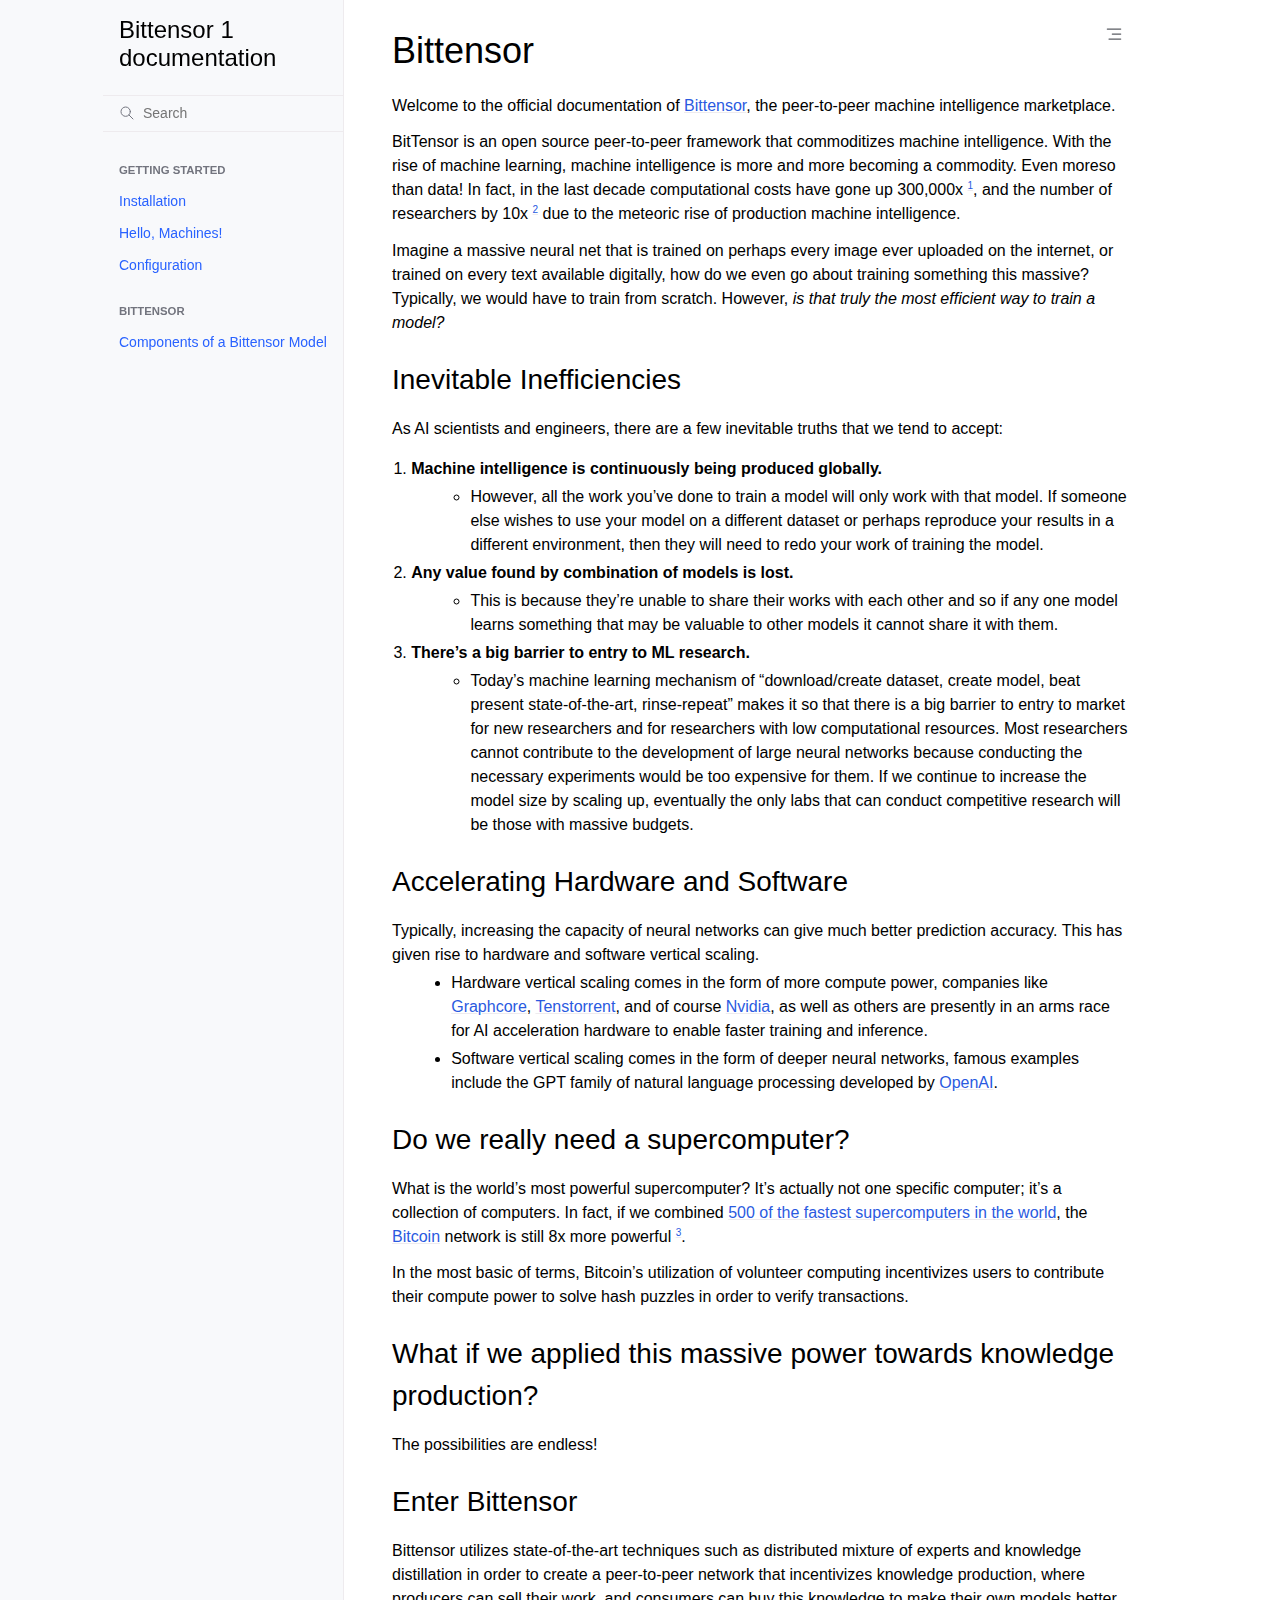
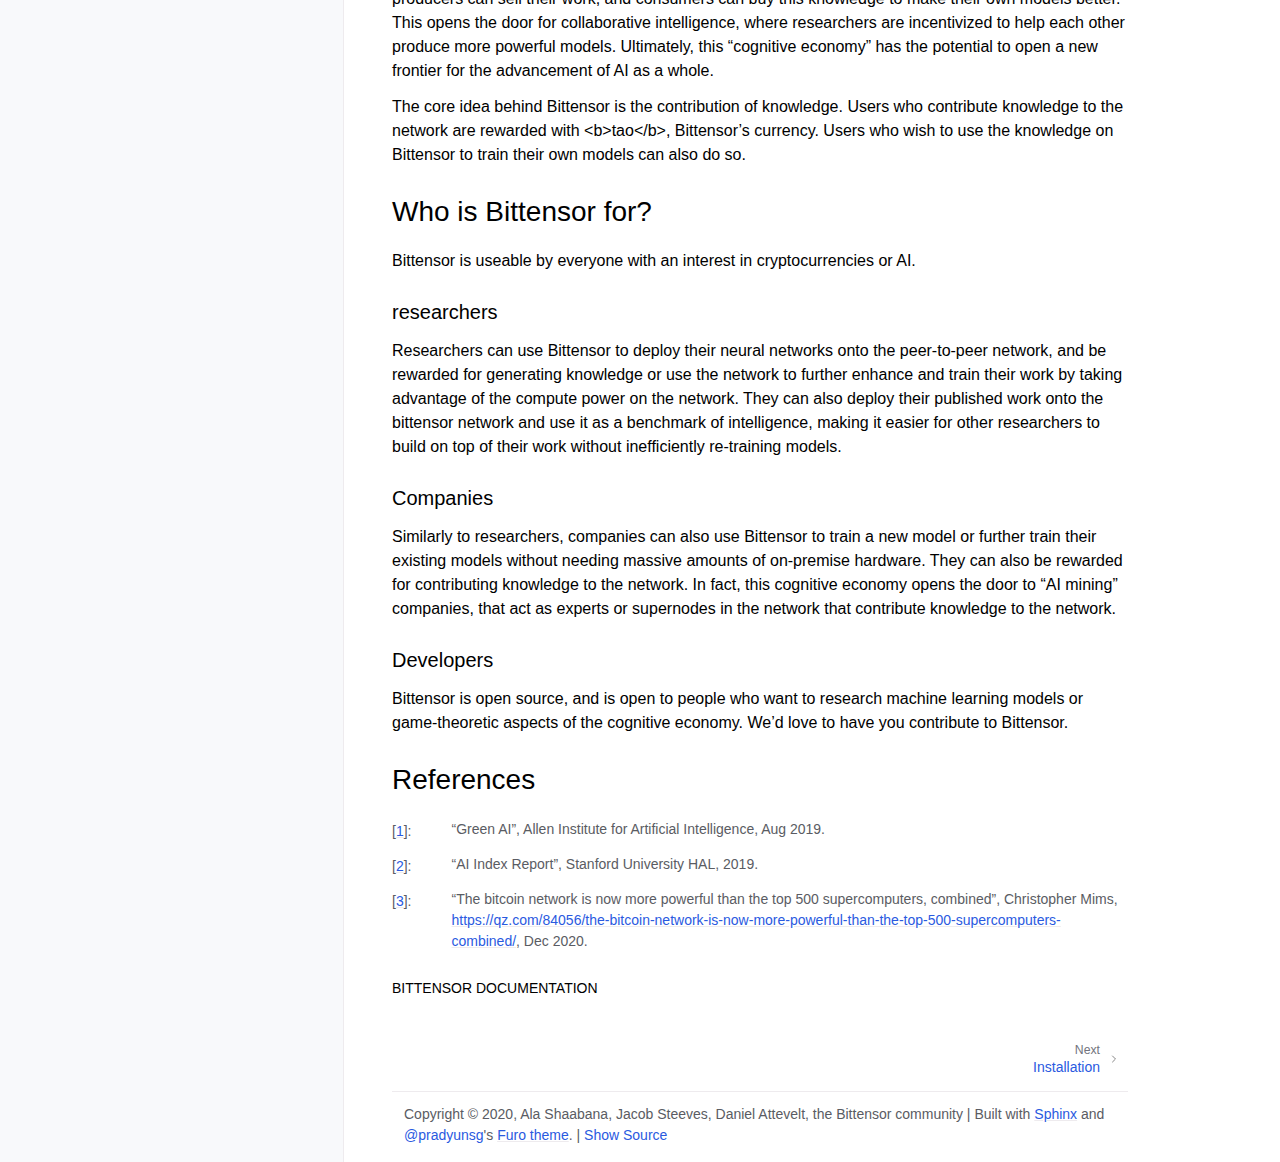
==== docs/_build/html/index.html @ fe788b4b "build" ====
<!doctype html>
<html class="no-js">
  <head><meta charset="utf-8"/>
    <meta name="viewport" content="width=device-width,initial-scale=1"/><link rel="index" title="Index" href="genindex.html" /><link rel="search" title="Search" href="search.html" /><link rel="next" title="Installation" href="getting-started/getting_started.html" />

    <meta name="generator" content="sphinx-3.4.3, furo 2020.12.30.beta24"/>
        <title>Home - Bittensor 1 documentation</title>
      <link rel="stylesheet" href="_static/styles/furo.css?digest=33d2fc4f3f180ec1ffc6524e273e21d7d58cbe49">
    <link rel="stylesheet" href="_static/pygments.css">
    <link media="(prefers-color-scheme: dark)" rel="stylesheet" href="_static/pygments_dark.css">
    


<style>
  :root {
    --color-code-background: #eeffcc;
  --color-code-foreground: black;
  
  }
  @media (prefers-color-scheme: dark) {
    :root {
      --color-code-background: #202020;
  --color-code-foreground: #d0d0d0;
  
    }
  }

  /* For allowing end-user-specific overrides */
  .override-light {
    --color-code-background: #eeffcc;
  --color-code-foreground: black;
  
  }
  .override-dark {
    --color-code-background: #202020;
  --color-code-foreground: #d0d0d0;
  
  }
</style><link rel="stylesheet" href="_static/styles/furo-extensions.css?digest=26485485040e7aaf717c13fd0188a5ad2c2deb60">
    <script id="documentation_options" data-url_root="./" src="_static/documentation_options.js"></script>
    <script defer="defer" src="_static/jquery.js"></script>
    <script defer="defer" src="_static/underscore.js"></script>
    <script defer="defer" src="_static/doctools.js"></script>
    <script defer src="_static/scripts/main.js?digest=e931d09b2a40c1bb82b542effe772014573baf67"></script></head>
  <body dir="">
    
<svg xmlns="http://www.w3.org/2000/svg" style="display: none;">
  <symbol id="svg-toc" viewBox="0 0 24 24">
    <title>Contents</title>
    <svg xmlns="http://www.w3.org/2000/svg" width="24" height="24" viewBox="0 0 24 24" fill="none"
      stroke-width="1.5" stroke="currentColor" stroke-linecap="round" stroke-linejoin="round">
      <path stroke="none" d="M0 0h24v24H0z"/>
      <line x1="4" y1="6" x2="20" y2="6" />
      <line x1="10" y1="12" x2="20" y2="12" />
      <line x1="6" y1="18" x2="20" y2="18" />
    </svg>
  </symbol>
  <symbol id="svg-menu" viewBox="0 0 24 24">
    <title>Menu</title>
    <svg xmlns="http://www.w3.org/2000/svg" width="24" height="24" viewBox="0 0 24 24" fill="none"
      stroke="currentColor" stroke-width="2" stroke-linecap="round" stroke-linejoin="round"
      class="feather feather-menu">
      <line x1="3" y1="12" x2="21" y2="12"></line>
      <line x1="3" y1="6" x2="21" y2="6"></line>
      <line x1="3" y1="18" x2="21" y2="18"></line>
    </svg>
  </symbol>
  <symbol id="svg-arrow-right" viewBox="0 0 24 24">
    <title>Expand</title>
    <svg xmlns="http://www.w3.org/2000/svg" width="24" height="24" viewBox="0 0 24 24" fill="none"
      stroke="currentColor" stroke-width="2" stroke-linecap="round" stroke-linejoin="round"
      class="feather feather-chevron-right">
      <polyline points="9 18 15 12 9 6"></polyline>
    </svg>
  </symbol>
</svg>

<input type="checkbox" class="sidebar-toggle" name="__navigation" id="__navigation">
<input type="checkbox" class="sidebar-toggle" name="__toc" id="__toc">
<label class="overlay sidebar-overlay" for="__navigation"></label>
<label class="overlay toc-overlay" for="__toc"></label>



<div class="page">
  <header class="mobile-header">
    <div class="header-left">
      <label class="nav-overlay-icon" for="__navigation">
        <i class="icon"><svg><use href="#svg-menu"></use></svg></i>
      </label>
    </div>
    <div class="header-center">
      <a href="#"><div class="brand">Bittensor 1 documentation</div></a>
    </div>
    <div class="header-right">
      <label class="toc-overlay-icon toc-header-icon" for="__toc">
        <i class="icon"><svg><use href="#svg-toc"></use></svg></i>
      </label>
    </div>
  </header>
  <aside class="sidebar-drawer">
    <div class="sidebar-container">
      
      <div class="sidebar-sticky"><a class="sidebar-brand" href="#">
  
  
  <span class="sidebar-brand-text">Bittensor 1 documentation</span>
  
</a><form class="sidebar-search-container" method="get" action="search.html">
  <input class="sidebar-search" placeholder=Search name="q">
  <input type="hidden" name="check_keywords" value="yes">
  <input type="hidden" name="area" value="default">
</form><div class="sidebar-scroll"><div class="sidebar-tree">
  <p class="caption"><span class="caption-text">Getting Started</span></p>
<ul>
<li class="toctree-l1"><a class="reference internal" href="getting-started/getting_started.html">Installation</a></li>
<li class="toctree-l1"><a class="reference internal" href="getting-started/hello_world.html">Hello, Machines!</a></li>
<li class="toctree-l1"><a class="reference internal" href="getting-started/configuration.html">Configuration</a></li>
</ul>
<p class="caption"><span class="caption-text">Bittensor</span></p>
<ul>
<li class="toctree-l1"><a class="reference internal" href="bittensor/model_components.html">Components of a Bittensor Model</a></li>
</ul>

</div>
</div>
      </div>
      
    </div>
  </aside>
  <main class="main">
    <div class="content">
      <article role="main">
        <label class="toc-overlay-icon toc-content-icon" for="__toc">
          <i class="icon"><svg><use href="#svg-toc"></use></svg></i>
        </label>
        <div class="section" id="bittensor">
<h1>Bittensor<a class="headerlink" href="#bittensor" title="Permalink to this headline">¶</a></h1>
<p>Welcome to the official documentation of <a class="reference external" href="https://github.com/opentensor/bittensor">Bittensor</a>, the peer-to-peer machine intelligence marketplace.</p>
<p>BitTensor is an open source peer-to-peer framework that commoditizes machine intelligence. With the rise of machine learning,
machine intelligence is more and more becoming a commodity. Even moreso than data! In fact, in the last decade computational costs
have gone up 300,000x <a class="footnote-reference brackets" href="#id5" id="id2">1</a>, and the number of researchers by 10x <a class="footnote-reference brackets" href="#id6" id="id3">2</a> due to the meteoric rise of production machine intelligence.</p>
<p>Imagine a massive neural net that is trained on perhaps every image ever uploaded on the internet, or trained on every text available digitally,
how do we even go about training something this massive? Typically, we would have to train from scratch. However, <em>is that truly the most efficient
way to train a model?</em></p>
<div class="section" id="inevitable-inefficiencies">
<h2>Inevitable Inefficiencies<a class="headerlink" href="#inevitable-inefficiencies" title="Permalink to this headline">¶</a></h2>
<p>As AI scientists and engineers, there are a few inevitable truths that we tend to accept:</p>
<ol class="arabic simple">
<li><dl class="simple">
<dt><strong>Machine intelligence is continuously being produced globally.</strong></dt><dd><ul class="simple">
<li><p>However, all the work you’ve done to train a model will only work with that model. If someone else wishes to use your model on a different dataset or perhaps reproduce your results in a different environment, then they will need to redo your work of training the model.</p></li>
</ul>
</dd>
</dl>
</li>
<li><dl class="simple">
<dt><strong>Any value found by combination of models is lost.</strong></dt><dd><ul class="simple">
<li><p>This is because they’re unable to share their works with each other and so if any one model learns something that may be valuable to other models it cannot share it with them.</p></li>
</ul>
</dd>
</dl>
</li>
<li><dl class="simple">
<dt><strong>There’s a big barrier to entry to ML research.</strong></dt><dd><ul class="simple">
<li><p>Today’s machine learning mechanism of “download/create dataset, create model, beat present state-of-the-art, rinse-repeat” makes it so that there is a big barrier to entry to market for new researchers and for researchers with low computational resources. Most researchers cannot contribute to the development of large neural networks because conducting the necessary experiments would be too expensive for them. If we continue to increase the model size by scaling up, eventually the only labs that can conduct competitive research will be those with massive budgets.</p></li>
</ul>
</dd>
</dl>
</li>
</ol>
</div>
<div class="section" id="accelerating-hardware-and-software">
<h2>Accelerating Hardware and Software<a class="headerlink" href="#accelerating-hardware-and-software" title="Permalink to this headline">¶</a></h2>
<dl class="simple">
<dt>Typically, increasing the capacity of neural networks can give much better prediction accuracy. This has given rise to hardware and software vertical scaling.</dt><dd><ul class="simple">
<li><p>Hardware vertical scaling comes in the form of more compute power, companies like <a class="reference external" href="https://www.graphcore.ai/">Graphcore</a>, <a class="reference external" href="https://www.tenstorrent.com/">Tenstorrent</a>, and of course <a class="reference external" href="https://www.nvidia.com/en-us/">Nvidia</a>, as well as others are presently in an arms race for AI acceleration hardware to enable faster training and inference.</p></li>
<li><p>Software vertical scaling comes in the form of deeper neural networks, famous examples include the GPT family of natural language processing developed by <a class="reference external" href="openai.com">OpenAI</a>.</p></li>
</ul>
</dd>
</dl>
</div>
<div class="section" id="do-we-really-need-a-supercomputer">
<h2>Do we really need a supercomputer?<a class="headerlink" href="#do-we-really-need-a-supercomputer" title="Permalink to this headline">¶</a></h2>
<p>What is the world’s most powerful supercomputer? It’s actually not one specific computer; it’s a collection of computers. In fact, if we combined <a class="reference external" href="https://www.top500.org/lists/top500/2020/11/">500 of the fastest supercomputers in the world</a>, the <a class="reference external" href="www.bitcoin.org">Bitcoin</a> network is still 8x more powerful <a class="footnote-reference brackets" href="#id7" id="id4">3</a>.</p>
<p>In the most basic of terms, Bitcoin’s utilization of volunteer computing incentivizes users to contribute their compute power to solve hash puzzles in order to verify transactions.</p>
</div>
<div class="section" id="what-if-we-applied-this-massive-power-towards-knowledge-production">
<h2>What if we applied this massive power towards knowledge production?<a class="headerlink" href="#what-if-we-applied-this-massive-power-towards-knowledge-production" title="Permalink to this headline">¶</a></h2>
<p>The possibilities are endless!</p>
</div>
<div class="section" id="enter-bittensor">
<h2>Enter Bittensor<a class="headerlink" href="#enter-bittensor" title="Permalink to this headline">¶</a></h2>
<p>Bittensor utilizes state-of-the-art techniques such as distributed mixture of experts and knowledge distillation in order to create a peer-to-peer network that incentivizes knowledge production, where producers can sell their work, and consumers can buy this knowledge to make their own models better. This opens the door for collaborative intelligence, where researchers are incentivized to help each other produce more powerful models. Ultimately, this “cognitive economy” has the potential to open a new frontier for the advancement of AI as a whole.</p>
<p>The core idea behind Bittensor is the contribution of knowledge. Users who contribute knowledge to the network are rewarded with &lt;b&gt;tao&lt;/b&gt;, Bittensor’s currency. Users who wish to use the knowledge on Bittensor to train their own models can also do so.</p>
</div>
<div class="section" id="who-is-bittensor-for">
<h2>Who is Bittensor for?<a class="headerlink" href="#who-is-bittensor-for" title="Permalink to this headline">¶</a></h2>
<p>Bittensor is useable by everyone with an interest in cryptocurrencies or AI.</p>
<div class="section" id="researchers">
<h3>researchers<a class="headerlink" href="#researchers" title="Permalink to this headline">¶</a></h3>
<p>Researchers can use Bittensor to deploy their neural networks onto the peer-to-peer network, and be rewarded for generating knowledge or use the network to further enhance and train their work by taking advantage of the compute power on the network. They can also deploy their published work onto the bittensor network and use it as a benchmark of intelligence, making it easier for other researchers to build on top of their work without inefficiently re-training models.</p>
</div>
<div class="section" id="companies">
<h3>Companies<a class="headerlink" href="#companies" title="Permalink to this headline">¶</a></h3>
<p>Similarly to researchers, companies can also use Bittensor to train a new model or further train their existing models without needing massive amounts of on-premise hardware. They can also be rewarded for contributing knowledge to the network. In fact, this cognitive economy opens the door to “AI mining” companies, that act as experts or supernodes in the network that contribute knowledge to the network.</p>
</div>
<div class="section" id="developers">
<h3>Developers<a class="headerlink" href="#developers" title="Permalink to this headline">¶</a></h3>
<p>Bittensor is open source, and is open to people who want to research machine learning models or game-theoretic aspects of the cognitive economy. We’d love to have you contribute to Bittensor.</p>
</div>
</div>
<div class="section" id="references">
<h2>References<a class="headerlink" href="#references" title="Permalink to this headline">¶</a></h2>
<dl class="footnote brackets">
<dt class="label" id="id5"><span class="brackets"><a class="fn-backref" href="#id2">1</a></span></dt>
<dd><p>“Green AI”, Allen Institute for Artificial Intelligence, Aug 2019.</p>
</dd>
<dt class="label" id="id6"><span class="brackets"><a class="fn-backref" href="#id3">2</a></span></dt>
<dd><p>“AI Index Report”, Stanford University HAL, 2019.</p>
</dd>
<dt class="label" id="id7"><span class="brackets"><a class="fn-backref" href="#id4">3</a></span></dt>
<dd><p>“The bitcoin network is now more powerful than the top 500 supercomputers, combined”, Christopher Mims, <a class="reference external" href="https://qz.com/84056/the-bitcoin-network-is-now-more-powerful-than-the-top-500-supercomputers-combined/">https://qz.com/84056/the-bitcoin-network-is-now-more-powerful-than-the-top-500-supercomputers-combined/</a>, Dec 2020.</p>
</dd>
</dl>
<p class="rubric">Bittensor Documentation</p>
<div class="toctree-wrapper compound">
</div>
<div class="toctree-wrapper compound">
</div>
</div>
</div>

      </article>
      <footer>
        
        <div class="related-pages">
          <a class="next-page" href="getting-started/getting_started.html">
              <div class="page-info">
                <div class="context">
                  <span>Next</span>
                </div>
                <div class="title">Installation</div>
              </div>
              <svg><use href="#svg-arrow-right"></use></svg>
            </a>
          
        </div>

        <div class="related-information">
              Copyright &#169; 2020, Ala Shaabana, Jacob Steeves, Daniel Attevelt, the Bittensor community
            |
            Built with <a href="https://www.sphinx-doc.org/">Sphinx</a>
              and
              <a class="muted-link" href="https://pradyunsg.me">@pradyunsg</a>'s
              <a href="https://github.com/pradyunsg/furo">Furo theme</a>.
            |
            <a class="muted-link" href="_sources/index.rst.txt"
               rel="nofollow">
              Show Source
            </a>
        </div>
        
      </footer>
    </div>
    <aside class="toc-drawer">
      
      
      <div class="toc-sticky toc-scroll">
        <div class="toc-title-container">
          <span class="toc-title">
            Contents
          </span>
        </div>
        <div class="toc-tree-container">
          <div class="toc-tree">
            <ul>
<li><a class="reference internal" href="#">Bittensor</a><ul>
<li><a class="reference internal" href="#inevitable-inefficiencies">Inevitable Inefficiencies</a></li>
<li><a class="reference internal" href="#accelerating-hardware-and-software">Accelerating Hardware and Software</a></li>
<li><a class="reference internal" href="#do-we-really-need-a-supercomputer">Do we really need a supercomputer?</a></li>
<li><a class="reference internal" href="#what-if-we-applied-this-massive-power-towards-knowledge-production">What if we applied this massive power towards knowledge production?</a></li>
<li><a class="reference internal" href="#enter-bittensor">Enter Bittensor</a></li>
<li><a class="reference internal" href="#who-is-bittensor-for">Who is Bittensor for?</a><ul>
<li><a class="reference internal" href="#researchers">researchers</a></li>
<li><a class="reference internal" href="#companies">Companies</a></li>
<li><a class="reference internal" href="#developers">Developers</a></li>
</ul>
</li>
<li><a class="reference internal" href="#references">References</a><ul>
</ul>
</li>
</ul>
</li>
</ul>

          </div>
        </div>
      </div>
      
      
    </aside>
  </main>
</div>
  </body>
</html>
---- docs/_build/html/_static/styles/furo.css ----
/*! normalize.css v8.0.1 | MIT License | github.com/necolas/normalize.css */html{line-height:1.15;-webkit-text-size-adjust:100%}body{margin:0}main{display:block}h1{font-size:2em;margin:.67em 0}hr{box-sizing:content-box;height:0;overflow:visible}pre{font-family:monospace,monospace;font-size:1em}a{background-color:transparent}abbr[title]{border-bottom:none;text-decoration:underline;-webkit-text-decoration:underline dotted;text-decoration:underline dotted}b,strong{font-weight:bolder}code,kbd,samp{font-family:monospace,monospace;font-size:1em}small{font-size:80%}sub,sup{font-size:75%;line-height:0;position:relative;vertical-align:baseline}sub{bottom:-.25em}sup{top:-.5em}img{border-style:none}button,input,optgroup,select,textarea{font-family:inherit;font-size:100%;line-height:1.15;margin:0}button,input{overflow:visible}button,select{text-transform:none}[type=button],[type=reset],[type=submit],button{-webkit-appearance:button}[type=button]::-moz-focus-inner,[type=reset]::-moz-focus-inner,[type=submit]::-moz-focus-inner,button::-moz-focus-inner{border-style:none;padding:0}[type=button]:-moz-focusring,[type=reset]:-moz-focusring,[type=submit]:-moz-focusring,button:-moz-focusring{outline:1px dotted ButtonText}fieldset{padding:.35em .75em .625em}legend{box-sizing:border-box;color:inherit;display:table;max-width:100%;padding:0;white-space:normal}progress{vertical-align:baseline}textarea{overflow:auto}[type=checkbox],[type=radio]{box-sizing:border-box;padding:0}[type=number]::-webkit-inner-spin-button,[type=number]::-webkit-outer-spin-button{height:auto}[type=search]{-webkit-appearance:textfield;outline-offset:-2px}[type=search]::-webkit-search-decoration{-webkit-appearance:none}::-webkit-file-upload-button{-webkit-appearance:button;font:inherit}details{display:block}summary{display:list-item}[hidden],template{display:none}body{color:var(--color-foreground-primary);background:var(--color-background-primary)}.mobile-header .header-center a{color:var(--color-header-text);text-decoration:none}.announcement{background-color:var(--color-announcement-background);color:var(--color-announcement-text)}.sidebar-drawer{border-right:1px solid var(--color-sidebar-background-border);background:var(--color-sidebar-background)}.sidebar-brand{color:var(--color-sidebar-brand-text)}.sidebar-search-container{background:var(--color-sidebar-search-background)}.sidebar-search-container:focus-within,.sidebar-search-container:hover{background:var(--color-sidebar-search-background--focus)}.sidebar-search-container:before{background-color:var(--color-sidebar-search-icon);-webkit-mask-image:var(--icon-search);mask-image:var(--icon-search)}.sidebar-search{border:none;border-top:1px solid var(--color-sidebar-search-border);border-bottom:1px solid var(--color-sidebar-search-border)}.sidebar-tree .icon,.sidebar-tree .reference{color:var(--color-sidebar-link-text)}.sidebar-tree .reference{text-decoration:none}.sidebar-tree .reference:hover{background:var(--color-sidebar-item-background--hover)}.sidebar-tree .reference.external:after{color:var(--color-sidebar-link-text)}.sidebar-tree .caption{color:var(--color-sidebar-caption-text)}.sidebar-tree .toctree-l1>.reference,.sidebar-tree .toctree-l1>label .icon{color:var(--color-sidebar-link-text--top-level)}.sidebar-tree label{background:var(--color-sidebar-item-expander-background)}.sidebar-tree label:hover{background:var(--color-sidebar-item-expander-background--hover)}.sidebar-tree .current>.reference{background:var(--color-sidebar-item-background--current)}.sidebar-tree .current>.reference:hover{background:var(--color-sidebar-item-background--hover)}.toc-drawer{background:var(--color-toc-background)}.toc-title{color:var(--color-toc-title-text)}.toc-tree{border-left:1px solid var(--color-background-border)}.toc-tree .reference{text-decoration:none;color:var(--color-toc-item-text)}.toc-tree .scroll-current>.reference{color:var(--color-toc-item-text--active)}article{color:var(--color-content-foreground);background:var(--color-content-background)}a{text-decoration:underline;color:var(--color-link);-webkit-text-decoration-color:var(--color-link-underline);text-decoration-color:var(--color-link-underline)}a:hover{color:var(--color-link--hover);-webkit-text-decoration-color:var(--color-link-underline--hover);text-decoration-color:var(--color-link-underline--hover)}a.muted-link{text-decoration:none}a.muted-link:hover{text-decoration:underline;color:var(--color-link);-webkit-text-decoration-color:var(--color-link-underline);text-decoration-color:var(--color-link-underline)}.problematic{color:var(--color-problematic)}.only-light{display:block!important}.only-dark{display:none!important}@media (prefers-color-scheme:dark){.only-light{display:none!important}.only-dark{display:block!important}}html{font-family:var(--font-stack)}code,kbd,pre,samp{font-family:var(--font-stack--monospace)}body{-webkit-font-smoothing:antialiased;-moz-osx-font-smoothing:grayscale}article{line-height:1.5}h1{font-size:2.25rem}h2{font-size:1.75rem}h3{font-size:1.25rem}h4{font-size:1rem}h5{font-size:.875rem}h6{font-size:.75rem}h1,h2{margin-bottom:1rem;font-weight:300}h1,h2,h3{margin-top:1.5rem}h3{margin-bottom:.75rem;font-weight:400}h4,h5,h6{text-transform:uppercase;margin-top:1rem;margin-bottom:.5rem;font-weight:700}p{margin-top:.75rem;margin-bottom:.75rem}hr.docutils{height:1px;padding:0;margin:2rem 0;background-color:var(--color-background-border);border:0}.centered{text-align:center}:root{--font-stack:-apple-system,BlinkMacSystemFont,Segoe UI,Helvetica,Arial,sans-serif,Apple Color Emoji,Segoe UI Emoji;--font-stack--monospace:"SFMono-Regular",Menlo,Consolas,Monaco,Liberation Mono,Lucida Console,monospace;--font-size--normal:100%;--font-size--small:87.5%;--font-size--small--2:81.25%;--font-size--small--3:75%;--font-size--small--4:62.5%;--sidebar-caption-font-size:var(--font-size--small--2);--sidebar-item-font-size:var(--font-size--small);--sidebar-search-input-font-size:var(--font-size--small);--toc-font-size:var(--font-size--small--3);--toc-font-size--mobile:var(--font-size--normal);--toc-title-font-size:var(--font-size--small--4);--admonition-font-size:0.8125rem;--admonition-title-font-size:0.8125rem;--code-font-size:var(--font-size--small--2);--header-height:calc(var(--sidebar-item-line-height) + var(--sidebar-item-spacing-vertical)*4);--sidebar-tree-space-above:1.5rem;--sidebar-caption-space-above:1rem;--sidebar-item-line-height:1rem;--sidebar-item-spacing-vertical:0.5rem;--sidebar-item-spacing-horizontal:1rem;--sidebar-item-height:calc(var(--sidebar-item-line-height) + var(--sidebar-item-spacing-vertical)*2);--sidebar-expander-width:var(--sidebar-item-height);--sidebar-search-space-above:0.5rem;--sidebar-search-input-spacing-vertical:0.5rem;--sidebar-search-input-spacing-horizontal:0.5rem;--sidebar-search-input-height:1rem;--sidebar-search-icon-size:var(--sidebar-search-input-height);--toc-title-padding:0.25rem 0;--toc-spacing-vertical:1.5rem;--toc-spacing-horizontal:1.5rem;--toc-item-spacing-vertical:0.4rem;--toc-item-spacing-horizontal:1rem;--icon-search:url('data:image/svg+xml;charset=utf-8,<svg xmlns="http://www.w3.org/2000/svg" viewBox="0 0 24 24" stroke-width="1.5" stroke="currentColor" fill="none" stroke-linecap="round" stroke-linejoin="round"><path d="M0 0h24v24H0z" stroke="none"/><circle cx="10" cy="10" r="7"/><path d="M21 21l-6-6"/></svg>');--icon-pencil:url('data:image/svg+xml;charset=utf-8,<svg xmlns="http://www.w3.org/2000/svg" viewBox="0 0 24 24"><path d="M20.71 7.04c.39-.39.39-1.04 0-1.41l-2.34-2.34c-.37-.39-1.02-.39-1.41 0l-1.84 1.83 3.75 3.75M3 17.25V21h3.75L17.81 9.93l-3.75-3.75L3 17.25z"/></svg>');--icon-abstract:url('data:image/svg+xml;charset=utf-8,<svg xmlns="http://www.w3.org/2000/svg" viewBox="0 0 24 24"><path d="M4 5h16v2H4V5m0 4h16v2H4V9m0 4h16v2H4v-2m0 4h10v2H4v-2z"/></svg>');--icon-info:url('data:image/svg+xml;charset=utf-8,<svg xmlns="http://www.w3.org/2000/svg" viewBox="0 0 24 24"><path d="M13 9h-2V7h2m0 10h-2v-6h2m-1-9A10 10 0 002 12a10 10 0 0010 10 10 10 0 0010-10A10 10 0 0012 2z"/></svg>');--icon-flame:url('data:image/svg+xml;charset=utf-8,<svg xmlns="http://www.w3.org/2000/svg" viewBox="0 0 24 24"><path d="M17.55 11.2c-.23-.3-.5-.56-.76-.82-.65-.6-1.4-1.03-2.03-1.66C13.3 7.26 13 4.85 13.91 3c-.91.23-1.75.75-2.45 1.32-2.54 2.08-3.54 5.75-2.34 8.9.04.1.08.2.08.33 0 .22-.15.42-.35.5-.22.1-.46.04-.64-.12a.83.83 0 01-.15-.17c-1.1-1.43-1.28-3.48-.53-5.12C5.89 10 5 12.3 5.14 14.47c.04.5.1 1 .27 1.5.14.6.4 1.2.72 1.73 1.04 1.73 2.87 2.97 4.84 3.22 2.1.27 4.35-.12 5.96-1.6 1.8-1.66 2.45-4.32 1.5-6.6l-.13-.26c-.2-.46-.47-.87-.8-1.25l.05-.01m-3.1 6.3c-.28.24-.73.5-1.08.6-1.1.4-2.2-.16-2.87-.82 1.19-.28 1.89-1.16 2.09-2.05.17-.8-.14-1.46-.27-2.23-.12-.74-.1-1.37.18-2.06.17.38.37.76.6 1.06.76 1 1.95 1.44 2.2 2.8.04.14.06.28.06.43.03.82-.32 1.72-.92 2.27h.01z"/></svg>');--icon-question:url('data:image/svg+xml;charset=utf-8,<svg xmlns="http://www.w3.org/2000/svg" viewBox="0 0 24 24"><path d="M15.07 11.25l-.9.92C13.45 12.89 13 13.5 13 15h-2v-.5c0-1.11.45-2.11 1.17-2.83l1.24-1.26c.37-.36.59-.86.59-1.41a2 2 0 00-2-2 2 2 0 00-2 2H8a4 4 0 014-4 4 4 0 014 4 3.2 3.2 0 01-.93 2.25M13 19h-2v-2h2M12 2A10 10 0 002 12a10 10 0 0010 10 10 10 0 0010-10c0-5.53-4.5-10-10-10z"/></svg>');--icon-warning:url('data:image/svg+xml;charset=utf-8,<svg xmlns="http://www.w3.org/2000/svg" viewBox="0 0 24 24"><path d="M13 14h-2v-4h2m0 8h-2v-2h2M1 21h22L12 2 1 21z"/></svg>');--icon-failure:url('data:image/svg+xml;charset=utf-8,<svg xmlns="http://www.w3.org/2000/svg" viewBox="0 0 24 24"><path d="M12 2c5.53 0 10 4.47 10 10s-4.47 10-10 10S2 17.53 2 12 6.47 2 12 2m3.59 5L12 10.59 8.41 7 7 8.41 10.59 12 7 15.59 8.41 17 12 13.41 15.59 17 17 15.59 13.41 12 17 8.41 15.59 7z"/></svg>');--icon-spark:url('data:image/svg+xml;charset=utf-8,<svg xmlns="http://www.w3.org/2000/svg" viewBox="0 0 24 24"><path d="M11.5 20l4.86-9.73H13V4l-5 9.73h3.5V20M12 2c2.75 0 5.1 1 7.05 2.95C21 6.9 22 9.25 22 12s-1 5.1-2.95 7.05C17.1 21 14.75 22 12 22s-5.1-1-7.05-2.95C3 17.1 2 14.75 2 12s1-5.1 2.95-7.05C6.9 3 9.25 2 12 2z"/></svg>');--icon-admonition-default:var(--icon-abstract);--color-problematic:#b30000;--color-foreground-primary:#000;--color-foreground-secondary:#5a5c63;--color-foreground-muted:#72747e;--color-foreground-border:#878787;--color-background-primary:#fff;--color-background-secondary:#f8f9fb;--color-background-hover:#efeff4;--color-background-hover--transparent:rgba(239,239,244,0);--color-background-border:#eeebee;--color-announcement-background:rgba(0,0,0,0.8666666666666667);--color-announcement-text:#eeebee;--color-brand-primary:#2962ff;--color-brand-content:#2a5adf;--color-api-overall:var(--color-foreground-muted);--color-api-name:var(--color-brand-content);--color-api-pre-name:var(--color-brand-content);--color-api-paren:var(--color-foreground-secondary);--color-api-keyword:var(--color-problematic);--color-api-highlight-on-target:#ffc;--color-inline-code-background:var(--color-background-secondary);--color-highlighted-background:#def;--color-highlighted-text:var(--color-foreground-primary);--color-admonition-background:transparent;--color-admonition-title:#651fff;--color-admonition-title-background:rgba(101,31,255,0.1);--color-admonition-title--caution:#ff9100;--color-admonition-title-background--caution:rgba(255,145,0,0.1);--color-admonition-title--warning:#ff9100;--color-admonition-title-background--warning:rgba(255,145,0,0.1);--color-admonition-title--danger:#ff5252;--color-admonition-title-background--danger:rgba(255,82,82,0.1);--color-admonition-title--attention:#ff5252;--color-admonition-title-background--attention:rgba(255,82,82,0.1);--color-admonition-title--error:#ff5252;--color-admonition-title-background--error:rgba(255,82,82,0.1);--color-admonition-title--hint:#00c852;--color-admonition-title-background--hint:rgba(0,200,82,0.1);--color-admonition-title--important:#00bfa5;--color-admonition-title-background--important:rgba(0,191,165,0.1);--color-admonition-title--note:#00b0ff;--color-admonition-title-background--note:rgba(0,176,255,0.1);--color-admonition-title--seealso:#448aff;--color-admonition-title-background--seealso:rgba(68,138,255,0.1);--color-admonition-title--tip:#00c852;--color-admonition-title-background--tip:rgba(0,200,82,0.1);--color-admonition-title--admonition-todo:grey;--color-admonition-title-background--admonition-todo:hsla(0,0%,50.2%,0.1);--color-header-background:var(--color-background-primary);--color-header-border:var(--color-background-border);--color-header-text:var(--color-foreground-primary);--color-sidebar-background:var(--color-background-secondary);--color-sidebar-background-border:var(--color-background-border);--color-sidebar-brand-text:var(--color-foreground-primary);--color-sidebar-caption-text:var(--color-foreground-muted);--color-sidebar-link-text:var(--color-foreground-secondary);--color-sidebar-link-text--top-level:var(--color-brand-primary);--color-sidebar-item-background:var(--color-sidebar-background);--color-sidebar-item-background--current:var(--color-sidebar-item-background);--color-sidebar-item-background--hover:linear-gradient(90deg,var(--color-background-hover--transparent),var(--color-background-hover) var(--sidebar-item-spacing-horizontal),var(--color-background-hover));--color-sidebar-item-expander-background:transparent;--color-sidebar-item-expander-background--hover:var(--color-background-hover);--color-sidebar-search-text:var(--color-foreground-primary);--color-sidebar-search-background:var(--color-background-secondary);--color-sidebar-search-background--focus:var(--color-background-primary);--color-sidebar-search-border:var(--color-background-border);--color-sidebar-search-icon:var(--color-foreground-muted);--color-toc-background:var(--color-background-primary);--color-toc-title-text:var(--color-foreground-muted);--color-toc-item-text:var(--color-foreground-secondary);--color-toc-item-text--hover:var(--color-foreground-primary);--color-toc-item-text--active:var(--color-brand-primary);--color-content-foreground:var(--color-foreground-primary);--color-content-background:transparent;--color-link:var(--color-brand-content);--color-link--hover:var(--color-brand-content);--color-link-underline:var(--color-background-border);--color-link-underline--hover:var(--color-foreground-border)}@media (prefers-color-scheme:dark){:root{--color-problematic:#e25050;--color-foreground-primary:hsla(0,0%,100%,0.8509803921568627);--color-foreground-secondary:#9ca0a5;--color-foreground-muted:#81868d;--color-foreground-border:#666;--color-background-primary:#131416;--color-background-secondary:#1a1c1e;--color-background-hover:#1e2124;--color-background-hover--transparent:rgba(30,33,36,0);--color-background-border:#303335;--color-announcement-background:rgba(0,0,0,0.8666666666666667);--color-announcement-text:#eeebee;--color-brand-primary:#2b8cee;--color-brand-content:#368ce2;--color-highlighted-background:#083563;--color-highlighted-text:var(--color-foreground-primary);--color-api-highlight-on-target:#330;--color-admonition-background:#18181a}}html{overflow-x:hidden;overflow-y:scroll}:not(html):not(body){scrollbar-width:thin;scrollbar-color:var(--color-foreground-border) transparent}:not(html):not(body)::-webkit-scrollbar{width:.25rem;height:.25rem}:not(html):not(body)::-webkit-scrollbar-thumb{background-color:var(--color-foreground-border);border-radius:.125rem}body,html{height:100%}.page{display:flex;min-height:100%}.mobile-header{width:100%;height:var(--header-height);background-color:var(--color-header-background);color:var(--color-header-text);border-bottom:1px solid var(--color-header-border);z-index:10;display:none}.mobile-header.scrolled{border-bottom:none;box-shadow:0 0 .2rem rgba(0,0,0,.1),0 .2rem .4rem rgba(0,0,0,.2)}.main{display:flex;flex:1}.sidebar-drawer{box-sizing:border-box;display:flex;justify-content:flex-end;width:calc(50% - 26em);min-width:15em}.sidebar-container,.toc-drawer{box-sizing:border-box;width:15em}.toc-drawer{padding-right:1rem}.sidebar-sticky,.toc-sticky{position:-webkit-sticky;position:sticky;top:0;height:100vh;height:min(100%,100vh);display:flex;flex-direction:column}.sidebar-scroll,.toc-scroll{flex-shrink:1;overflow:auto;scroll-behavior:smooth}.content{padding:0 3em;width:46em;display:flex;flex-direction:column;justify-content:space-between}.icon{display:inline-block;height:1rem;width:1rem}.icon svg{width:100%;height:100%}.announcement{height:var(--header-height);display:flex;align-items:center;overflow-x:auto}.announcement+.page{min-height:calc(100% - var(--header-height))}.announcement-content{box-sizing:border-box;padding:.5rem;min-width:100%;white-space:nowrap;text-align:center}.nav-overlay-icon,.toc-overlay-icon{display:none;cursor:pointer}.nav-overlay-icon .icon,.toc-overlay-icon .icon{color:var(--color-foreground-secondary);height:1.25rem;width:1.25rem}.nav-overlay-icon,.toc-header-icon{justify-content:center;align-items:center}.toc-content-icon{height:1.5rem;width:1.5rem;margin-top:1.5rem;float:right}.sidebar-toggle{position:absolute;display:none}.sidebar-toggle[name=__toc]{left:20px}.sidebar-toggle:checked{left:40px}.overlay{position:fixed;top:0;width:0;height:0;transition:width 0ms,height 0ms,opacity .25s ease-out;opacity:0;background-color:rgba(0,0,0,.54)}.sidebar-overlay{z-index:20}.toc-overlay{z-index:40}.sidebar-drawer{z-index:30;transition:left .25s ease-in-out}.toc-drawer{z-index:50;transition:right .25s ease-in-out}#__navigation:checked~.sidebar-overlay{width:100%;height:100%;opacity:1}#__navigation:checked~.page .sidebar-drawer{top:0;left:0}#__toc:checked~.toc-overlay{width:100%;height:100%;opacity:1}#__toc:checked~.page .toc-drawer{top:0;right:0}@media (min-width:97em){html{font-size:110%}}@media (max-width:82em){.toc-content-icon{display:flex}.toc-drawer{position:fixed;height:100vh;top:0;right:-15em;border-left:1px solid var(--color-background-muted)}.toc-tree{border-left:none;font-size:var(--toc-font-size--mobile)}.sidebar-drawer{width:calc(50% - 18.5em)}}@media (max-width:67em){.nav-overlay-icon{display:flex}.sidebar-drawer{position:fixed;height:100vh;width:15em;top:0;left:-15em}.toc-header-icon{display:flex}.toc-content-icon{display:none}.mobile-header{position:-webkit-sticky;position:sticky;top:0;display:flex;justify-content:space-between;align-items:center}.mobile-header .header-left,.mobile-header .header-right{display:flex;height:var(--header-height);width:var(--header-height)}.mobile-header .header-left label,.mobile-header .header-right label{height:100%;width:100%}:target{scroll-margin-top:var(--header-height)}.page{flex-direction:column;justify-content:center}.content{margin-left:auto;margin-right:auto}}@media (max-width:52em){.content{width:100%;overflow-x:auto}}@media (max-width:46em){.content{padding:0 1em}article div.sidebar{float:none;width:100%;margin:1rem 0}}.admonition{margin:1rem auto;padding:0 .5rem .5rem;background:var(--color-admonition-background);border-radius:.2rem;border-left:.2rem solid var(--color-admonition-title);box-shadow:0 .2rem .5rem rgba(0,0,0,.05),0 0 .0625rem rgba(0,0,0,.1);font-size:var(--admonition-font-size);overflow:hidden;page-break-inside:avoid}.admonition>:nth-child(2){margin-top:0}.admonition>:last-child{margin-bottom:0}.admonition p.admonition-title{position:relative;margin:0 -.5rem .5rem;padding:.5rem .5rem .5rem 2rem;font-weight:500;font-size:var(--admonition-title-font-size);background-color:var(--color-admonition-title-background);line-height:1.3}.admonition p.admonition-title:before{content:"";position:absolute;left:.5rem;width:1rem;height:1rem;background-color:var(--color-admonition-title);-webkit-mask-image:var(--icon-admonition-default);mask-image:var(--icon-admonition-default);-webkit-mask-repeat:no-repeat;mask-repeat:no-repeat}.admonition.caution{border-left-color:var(--color-admonition-title--caution)}.admonition.caution .admonition-title{background-color:var(--color-admonition-title-background--caution)}.admonition.caution .admonition-title:before{background-color:var(--color-admonition-title--caution);-webkit-mask-image:var(--icon-spark);mask-image:var(--icon-spark)}.admonition.warning{border-left-color:var(--color-admonition-title--warning)}.admonition.warning .admonition-title{background-color:var(--color-admonition-title-background--warning)}.admonition.warning .admonition-title:before{background-color:var(--color-admonition-title--warning);-webkit-mask-image:var(--icon-warning);mask-image:var(--icon-warning)}.admonition.danger{border-left-color:var(--color-admonition-title--danger)}.admonition.danger .admonition-title{background-color:var(--color-admonition-title-background--danger)}.admonition.danger .admonition-title:before{background-color:var(--color-admonition-title--danger);-webkit-mask-image:var(--icon-spark);mask-image:var(--icon-spark)}.admonition.attention{border-left-color:var(--color-admonition-title--attention)}.admonition.attention .admonition-title{background-color:var(--color-admonition-title-background--attention)}.admonition.attention .admonition-title:before{background-color:var(--color-admonition-title--attention);-webkit-mask-image:var(--icon-warning);mask-image:var(--icon-warning)}.admonition.error{border-left-color:var(--color-admonition-title--error)}.admonition.error .admonition-title{background-color:var(--color-admonition-title-background--error)}.admonition.error .admonition-title:before{background-color:var(--color-admonition-title--error);-webkit-mask-image:var(--icon-failure);mask-image:var(--icon-failure)}.admonition.hint{border-left-color:var(--color-admonition-title--hint)}.admonition.hint .admonition-title{background-color:var(--color-admonition-title-background--hint)}.admonition.hint .admonition-title:before{background-color:var(--color-admonition-title--hint);-webkit-mask-image:var(--icon-question);mask-image:var(--icon-question)}.admonition.important{border-left-color:var(--color-admonition-title--important)}.admonition.important .admonition-title{background-color:var(--color-admonition-title-background--important)}.admonition.important .admonition-title:before{background-color:var(--color-admonition-title--important);-webkit-mask-image:var(--icon-flame);mask-image:var(--icon-flame)}.admonition.note{border-left-color:var(--color-admonition-title--note)}.admonition.note .admonition-title{background-color:var(--color-admonition-title-background--note)}.admonition.note .admonition-title:before{background-color:var(--color-admonition-title--note);-webkit-mask-image:var(--icon-pencil);mask-image:var(--icon-pencil)}.admonition.seealso{border-left-color:var(--color-admonition-title--seealso)}.admonition.seealso .admonition-title{background-color:var(--color-admonition-title-background--seealso)}.admonition.seealso .admonition-title:before{background-color:var(--color-admonition-title--seealso);-webkit-mask-image:var(--icon-info);mask-image:var(--icon-info)}.admonition.tip{border-left-color:var(--color-admonition-title--tip)}.admonition.tip .admonition-title{background-color:var(--color-admonition-title-background--tip)}.admonition.tip .admonition-title:before{background-color:var(--color-admonition-title--tip);-webkit-mask-image:var(--icon-info);mask-image:var(--icon-info)}.admonition.admonition-todo{border-left-color:var(--color-admonition-title--admonition-todo)}.admonition.admonition-todo .admonition-title{background-color:var(--color-admonition-title-background--admonition-todo)}.admonition.admonition-todo .admonition-title:before{background-color:var(--color-admonition-title--admonition-todo);-webkit-mask-image:var(--icon-pencil);mask-image:var(--icon-pencil)}.admonition-todo .admonition-title{text-transform:uppercase}dl.c dd,dl.cpp dd,dl.js dd,dl.py dd{margin-left:2rem}dl.c dd>:first-child,dl.cpp dd>:first-child,dl.js dd>:first-child,dl.py dd>:first-child{margin-top:.125rem}dl.c dd>:last-child,dl.cpp dd>:last-child,dl.js dd>:last-child,dl.py dd>:last-child{margin-bottom:1.25rem}dl.c .field-list,dl.cpp .field-list,dl.js .field-list,dl.py .field-list{margin-bottom:.75rem}dl.c .field-list dt,dl.cpp .field-list dt,dl.js .field-list dt,dl.py .field-list dt{text-transform:uppercase;font-size:var(--font-size--small)}dl.c .field-list dd:empty,dl.cpp .field-list dd:empty,dl.js .field-list dd:empty,dl.py .field-list dd:empty{margin-bottom:.5rem}dl.c .field-list dd>ul,dl.cpp .field-list dd>ul,dl.js .field-list dd>ul,dl.py .field-list dd>ul{margin-left:-1.2rem}dl.c .field-list dd>ul>li>p:nth-child(2),dl.cpp .field-list dd>ul>li>p:nth-child(2),dl.js .field-list dd>ul>li>p:nth-child(2),dl.py .field-list dd>ul>li>p:nth-child(2){margin-top:0}dl.c .field-list dd>ul>li>p+p:last-child:empty,dl.cpp .field-list dd>ul>li>p+p:last-child:empty,dl.js .field-list dd>ul>li>p+p:last-child:empty,dl.py .field-list dd>ul>li>p+p:last-child:empty{margin-top:0;margin-bottom:0}dl.c>dt,dl.cpp>dt,dl.js>dt,dl.py>dt{color:var(--color-api-overall)}dl.c>dt:target,dl.cpp>dt:target,dl.js>dt:target,dl.py>dt:target{background-color:var(--color-api-highlight-on-target)}dl.class>dt,dl.enum-class>dt,dl.enum-struct>dt,dl.enum>dt,dl.exception>dt,dl.function>dt,dl.method>dt,dl.type>dt{padding-left:3em;text-indent:-3em}dl.class>dt .property,dl.enum-class>dt .property,dl.enum-struct>dt .property,dl.enum>dt .property,dl.exception>dt .property,dl.function>dt .property,dl.method>dt .property,dl.type>dt .property{color:var(--color-api-keyword);padding-right:.25rem}.sig-name{font-weight:700;color:var(--color-api-name)}.sig-prename{color:var(--color-api-pre-name)}.sig-paren{color:var(--color-api-paren)}.sig-param{font-style:normal}.versionmodified{font-style:italic}div.deprecated p,div.versionadded p,div.versionchanged p{margin-top:.125rem;margin-bottom:.125rem}.viewcode-back,.viewcode-link{float:right;font-size:var(--font-size--small)}.code-block-caption,article p.caption,table>caption{font-size:var(--font-size--small);text-align:center}.toctree-wrapper.compound .caption{font-size:var(--font-size--small);text-transform:uppercase;text-align:initial;margin-bottom:0}.toctree-wrapper.compound>ul{margin-top:0;margin-bottom:0}code.literal{background:var(--color-inline-code-background);border-radius:.2em;font-size:var(--font-size--small--2);padding:.1em .2em}article div[class*=" highlight-"],article div[class^=highlight-]{margin:1em 0;display:flex}pre{margin:0;padding:0}article pre{line-height:1.5}.highlight pre,pre.literal-block{font-size:var(--code-font-size);padding:.625rem .875rem;overflow:auto}pre.literal-block{margin-top:1rem;margin-bottom:1rem;border-radius:.2rem;background-color:var(--color-code-background);color:var(--color-code-foreground)}.highlight{width:100%;border-radius:.2rem}.highlighttable{width:100%;display:block}.highlighttable tbody{display:block}.highlighttable tr{display:flex}.highlighttable td.linenos{background-color:var(--color-code-background);color:var(--color-code-foreground);padding:.625rem 0 .625rem .875rem;border-top-left-radius:.2rem;border-bottom-left-radius:.2rem}.highlighttable .linenodiv{font-size:var(--code-font-size);padding-right:.5rem;box-shadow:-.0625rem 0 var(--color-code-foreground) inset;opacity:.5}.highlighttable td.code{padding:0;display:block;flex:1;overflow:hidden}.highlighttable td.code .highlight{border-top-left-radius:0;border-bottom-left-radius:0}.footnote-reference{font-size:var(--font-size--small--4);vertical-align:super}dl.footnote{font-size:var(--font-size--small);color:var(--color-foreground-secondary);display:grid;grid-template-columns:-webkit-max-content auto;grid-template-columns:max-content auto}dl.footnote dt{margin:0}dl.footnote dt>.fn-backref{margin-left:.25rem}dl.footnote dt:after{content:":"}dl.footnote dt .brackets:before{content:"["}dl.footnote dt .brackets:after{content:"]"}img{box-sizing:border-box;max-width:100%;height:auto}article .figure{border-radius:.2rem;padding:.5rem}article .figure :last-child{margin-bottom:0}article .align-left{float:left;clear:left;margin:0 1rem 1rem}article .align-right{float:right;clear:right;margin:0 1rem 1rem}article .align-center,article .figure.align-default,article .legend .align-default{text-align:center;margin-left:50%;transform:translate(-50%)}.genindex-jumpbox{border-top:1px solid var(--color-background-border);border-bottom:1px solid var(--color-background-border);padding:.25rem}.genindex-section h2{margin-top:.75rem;margin-bottom:.5rem}.genindex-section ul{margin-top:0;margin-bottom:0}ol,ul{padding-left:1.2rem;margin-top:1rem;margin-bottom:1rem}ol li>p:first-child,ul li>p:first-child{margin-top:.25rem;margin-bottom:.25rem}ol li>p:last-child,ul li>p:last-child{margin-top:.25rem}ol li>ol,ol li>ul,ul li>ol,ul li>ul{margin-top:.5rem;margin-bottom:.5rem}.simple li>ol,.simple li>ul,.toctree-wrapper li>ol,.toctree-wrapper li>ul{margin-top:0;margin-bottom:0}.field-list dt,.option-list dt,dl.footnote dt,dl.glossary dt,dl.simple dt,dl:not([class]) dt{font-weight:500;margin-top:.25rem}.field-list dt+dt,.option-list dt+dt,dl.footnote dt+dt,dl.glossary dt+dt,dl.simple dt+dt,dl:not([class]) dt+dt{margin-top:0}.field-list dt .classifier:before,.option-list dt .classifier:before,dl.footnote dt .classifier:before,dl.glossary dt .classifier:before,dl.simple dt .classifier:before,dl:not([class]) dt .classifier:before{content:":";margin-left:.2rem;margin-right:.2rem}.field-list dd>p:first-child,.field-list dd ul,.option-list dd>p:first-child,.option-list dd ul,dl.footnote dd>p:first-child,dl.footnote dd ul,dl.glossary dd>p:first-child,dl.glossary dd ul,dl.simple dd>p:first-child,dl.simple dd ul,dl:not([class]) dd>p:first-child,dl:not([class]) dd ul{margin-top:.125rem}.field-list dd ul,.option-list dd ul,dl.footnote dd ul,dl.glossary dd ul,dl.simple dd ul,dl:not([class]) dd ul{margin-bottom:.125rem}.math-wrapper{width:100%;overflow-x:auto}abbr[title]{cursor:help}kbd{margin:0 .2rem;padding:0 .2rem;border-radius:.2rem;border:1px solid var(--color-foreground-border);color:var(--color-foreground-primary);vertical-align:text-bottom;font-size:var(--font-size--small--3);display:inline-block;box-shadow:0 .0625rem 0 rgba(0,0,0,.2),inset 0 0 0 .125rem var(--color-background-primary);background-color:var(--color-background-secondary)}kbd>kbd{margin:0}blockquote{border-left:1px solid var(--color-foreground-border);font-style:italic;margin-left:.5rem;margin-right:.5rem;padding:.5rem 1rem}.code-block-caption>.headerlink,dl dt>.headerlink,h1>.headerlink,h2>.headerlink,h3>.headerlink,h4>.headerlink,h5>.headerlink,h6>.headerlink,p.caption>.headerlink,table>caption>.headerlink{font-weight:100;margin-left:.5rem;visibility:hidden;text-decoration:none}.code-block-caption:hover>.headerlink,:target>h1:first-child>.headerlink,:target>h2:first-child>.headerlink,:target>h3:first-child>.headerlink,:target>h4:first-child>.headerlink,:target>h5:first-child>.headerlink,:target>h6:first-child>.headerlink,dl dt:hover>.headerlink,h1:hover>.headerlink,h2:hover>.headerlink,h3:hover>.headerlink,h4:hover>.headerlink,h5:hover>.headerlink,h6:hover>.headerlink,p.caption:hover>.headerlink,table>caption:hover>.headerlink{visibility:visible}p.rubric{text-transform:uppercase;font-size:var(--font-size--small)}article .sidebar{float:right;clear:right;width:30%;margin-left:1rem;margin-right:0;border-radius:.2rem;background-color:var(--color-background-secondary);border:1px solid var(--color-background-border)}article .sidebar>*{padding-left:1rem;padding-right:1rem}article .sidebar .sidebar-title{margin:0;padding:.5rem 1rem;border-bottom:1px solid var(--color-background-border);font-weight:500}.table-wrapper{width:100%;overflow-x:auto;margin-top:1rem;margin-bottom:.5rem;padding:.2rem .2rem .75rem}table.docutils{border-radius:.2rem;border-spacing:0;border-collapse:collapse;box-shadow:0 .2rem .5rem rgba(0,0,0,.05),0 0 .0625rem rgba(0,0,0,.1)}table.docutils th{background:var(--color-background-secondary)}table.docutils td,table.docutils th{padding:0 .25rem;border-left:1px solid var(--color-background-border);border-right:1px solid var(--color-background-border);border-bottom:1px solid var(--color-background-border)}table.docutils td p,table.docutils th p{margin:.25rem}table.docutils td:first-child,table.docutils th:first-child{border-left:none}table.docutils td:last-child,table.docutils th:last-child{border-right:none}footer{font-size:var(--font-size--small);display:flex;flex-direction:column;margin-top:2rem}.related-information{margin-top:1rem;padding:.75rem .75rem 1rem;border-top:1px solid var(--color-background-border);line-height:1.5;color:var(--color-foreground-secondary)}.related-pages a{display:flex;align-items:center;text-decoration:none}.related-pages a:hover .page-info .title{text-decoration:underline;color:var(--color-link);-webkit-text-decoration-color:var(--color-link-underline);text-decoration-color:var(--color-link-underline)}.related-pages a svg,.related-pages a svg>use{flex-shrink:0;color:var(--color-foreground-border);width:.75rem;height:.75rem;margin:0 .5rem}.related-pages a.next-page{max-width:50%;float:right;clear:right;text-align:right}.related-pages a.prev-page{max-width:50%;float:left;clear:left}.related-pages a.prev-page svg{transform:rotate(180deg)}.page-info{display:flex;flex-direction:column}.next-page .page-info{align-items:flex-end}.page-info .context{display:flex;align-items:center;padding-bottom:.1rem;color:var(--color-foreground-muted);font-size:var(--font-size--small);text-decoration:none}ul.search{padding-left:0;list-style:none}ul.search li{padding:1rem 0;border-bottom:1px solid var(--color-background-border)}.highlighted{background-color:var(--color-highlighted-background);color:var(--color-highlighted-text)}.sidebar-brand{display:flex;flex-direction:column;flex-shrink:0;padding:var(--sidebar-item-spacing-vertical) var(--sidebar-item-spacing-horizontal);text-decoration:none}.sidebar-brand-text{overflow-wrap:break-word;font-size:1.5rem}.sidebar-brand-text,.sidebar-logo-container{margin:var(--sidebar-item-spacing-vertical) 0}.sidebar-logo{margin:0 auto;display:block;max-width:100%}.sidebar-search-container{display:flex;align-items:center;margin-top:var(--sidebar-search-space-above);position:relative}.sidebar-search-container:before{content:"";position:absolute;left:var(--sidebar-item-spacing-horizontal);width:var(--sidebar-search-icon-size);height:var(--sidebar-search-icon-size)}.sidebar-search{box-sizing:border-box;padding:var(--sidebar-search-input-spacing-vertical) var(--sidebar-search-input-spacing-horizontal) var(--sidebar-search-input-spacing-vertical) calc(var(--sidebar-item-spacing-horizontal) + var(--sidebar-search-input-spacing-horizontal) + var(--sidebar-search-icon-size));width:100%;color:var(--color-sidebar-search-foreground);background:transparent;z-index:10}.sidebar-search:focus{outline:none}.sidebar-search::-moz-placeholder{font-size:var(--sidebar-search-input-font-size)}.sidebar-search:-ms-input-placeholder{font-size:var(--sidebar-search-input-font-size)}.sidebar-search::placeholder{font-size:var(--sidebar-search-input-font-size)}.sidebar-tree{font-size:var(--sidebar-item-font-size);margin-top:var(--sidebar-tree-space-above);margin-bottom:var(--sidebar-item-spacing-vertical)}.sidebar-tree ul{padding:0;margin-top:0;margin-bottom:0;display:flex;flex-direction:column;list-style:none}.sidebar-tree li{position:relative;margin:0}.sidebar-tree li>ul{margin-left:var(--sidebar-item-spacing-horizontal)}.sidebar-tree .reference{box-sizing:border-box;display:inline-block;line-height:var(--sidebar-item-line-height);height:100%;width:100%;padding:var(--sidebar-item-spacing-vertical) var(--sidebar-item-spacing-horizontal)}.sidebar-tree .reference.external:after{content:url("data:image/svg+xml;charset=utf-8,%3Csvg width='12' height='12' xmlns='http://www.w3.org/2000/svg' viewBox='0 0 24 24' stroke-width='1.5' stroke='%23607D8B' fill='none' stroke-linecap='round' stroke-linejoin='round'%3E%3Cpath d='M0 0h24v24H0z' stroke='none'/%3E%3Cpath d='M11 7H6a2 2 0 00-2 2v9a2 2 0 002 2h9a2 2 0 002-2v-5M10 14L20 4M15 4h5v5'/%3E%3C/svg%3E");margin:0 .25rem;vertical-align:center}.sidebar-tree .current-page>.reference{font-weight:700}.sidebar-tree label{position:absolute;top:0;right:0;height:var(--sidebar-item-height);width:var(--sidebar-expander-width);cursor:pointer;display:flex;justify-content:center;align-items:center}.sidebar-tree .caption{font-size:var(--sidebar-caption-font-size);font-weight:700;text-transform:uppercase;margin:var(--sidebar-caption-space-above) 0 0 0;padding:var(--sidebar-item-spacing-vertical) var(--sidebar-item-spacing-horizontal)}.sidebar-tree li.has-children>.reference{padding-right:var(--sidebar-expander-width)}.toctree-checkbox{position:absolute;display:none}.toctree-checkbox~ul{display:none}.toctree-checkbox~label .icon svg{transform:rotate(90deg)}.toctree-checkbox:checked~ul{display:block}.toctree-checkbox:checked~label .icon svg{transform:rotate(-90deg)}.toc-title-container{padding:var(--toc-title-padding);padding-top:var(--toc-spacing-vertical)}.toc-title{font-size:var(--toc-title-font-size);padding-left:var(--toc-spacing-horizontal);text-transform:uppercase}.no-toc{display:none}.toc-tree-container{padding-bottom:var(--toc-spacing-vertical)}.toc-tree{font-size:var(--toc-font-size);line-height:1.3;padding-left:calc(var(--toc-spacing-horizontal) - var(--toc-item-spacing-horizontal))}.toc-tree>ul>li:first-child{padding-top:0}.toc-tree>ul>li:first-child>ul{padding-left:0}.toc-tree>ul>li:first-child>a{display:none}.toc-tree ul{list-style-type:none;margin-top:0;margin-bottom:0;padding-left:var(--toc-item-spacing-horizontal)}.toc-tree li{padding-top:var(--toc-item-spacing-vertical)}.toc-tree li .reference{word-break:break-word;text-decoration:none}.toc-tree li.scroll-current>.reference{font-weight:700}.toc-scroll{max-height:100vh;overflow-y:scroll}.contents{color:var(--color-problematic);background:rgba(255,0,0,.25)}.contents:before{content:"ERROR: Adding a table of contents in Furo-based documentation is unnecessary, and does not work well with existing styling."}
/*# sourceMappingURL=furo.css.map */
---- docs/_build/html/_static/pygments.css ----
.highlight .hll { background-color: #ffffcc }
.highlight  { background: #eeffcc; }
.highlight .c { color: #408090; font-style: italic } /* Comment */
.highlight .err { border: 1px solid #FF0000 } /* Error */
.highlight .k { color: #007020; font-weight: bold } /* Keyword */
.highlight .o { color: #666666 } /* Operator */
.highlight .ch { color: #408090; font-style: italic } /* Comment.Hashbang */
.highlight .cm { color: #408090; font-style: italic } /* Comment.Multiline */
.highlight .cp { color: #007020 } /* Comment.Preproc */
.highlight .cpf { color: #408090; font-style: italic } /* Comment.PreprocFile */
.highlight .c1 { color: #408090; font-style: italic } /* Comment.Single */
.highlight .cs { color: #408090; background-color: #fff0f0 } /* Comment.Special */
.highlight .gd { color: #A00000 } /* Generic.Deleted */
.highlight .ge { font-style: italic } /* Generic.Emph */
.highlight .gr { color: #FF0000 } /* Generic.Error */
.highlight .gh { color: #000080; font-weight: bold } /* Generic.Heading */
.highlight .gi { color: #00A000 } /* Generic.Inserted */
.highlight .go { color: #333333 } /* Generic.Output */
.highlight .gp { color: #c65d09; font-weight: bold } /* Generic.Prompt */
.highlight .gs { font-weight: bold } /* Generic.Strong */
.highlight .gu { color: #800080; font-weight: bold } /* Generic.Subheading */
.highlight .gt { color: #0044DD } /* Generic.Traceback */
.highlight .kc { color: #007020; font-weight: bold } /* Keyword.Constant */
.highlight .kd { color: #007020; font-weight: bold } /* Keyword.Declaration */
.highlight .kn { color: #007020; font-weight: bold } /* Keyword.Namespace */
.highlight .kp { color: #007020 } /* Keyword.Pseudo */
.highlight .kr { color: #007020; font-weight: bold } /* Keyword.Reserved */
.highlight .kt { color: #902000 } /* Keyword.Type */
.highlight .m { color: #208050 } /* Literal.Number */
.highlight .s { color: #4070a0 } /* Literal.String */
.highlight .na { color: #4070a0 } /* Name.Attribute */
.highlight .nb { color: #007020 } /* Name.Builtin */
.highlight .nc { color: #0e84b5; font-weight: bold } /* Name.Class */
.highlight .no { color: #60add5 } /* Name.Constant */
.highlight .nd { color: #555555; font-weight: bold } /* Name.Decorator */
.highlight .ni { color: #d55537; font-weight: bold } /* Name.Entity */
.highlight .ne { color: #007020 } /* Name.Exception */
.highlight .nf { color: #06287e } /* Name.Function */
.highlight .nl { color: #002070; font-weight: bold } /* Name.Label */
.highlight .nn { color: #0e84b5; font-weight: bold } /* Name.Namespace */
.highlight .nt { color: #062873; font-weight: bold } /* Name.Tag */
.highlight .nv { color: #bb60d5 } /* Name.Variable */
.highlight .ow { color: #007020; font-weight: bold } /* Operator.Word */
.highlight .w { color: #bbbbbb } /* Text.Whitespace */
.highlight .mb { color: #208050 } /* Literal.Number.Bin */
.highlight .mf { color: #208050 } /* Literal.Number.Float */
.highlight .mh { color: #208050 } /* Literal.Number.Hex */
.highlight .mi { color: #208050 } /* Literal.Number.Integer */
.highlight .mo { color: #208050 } /* Literal.Number.Oct */
.highlight .sa { color: #4070a0 } /* Literal.String.Affix */
.highlight .sb { color: #4070a0 } /* Literal.String.Backtick */
.highlight .sc { color: #4070a0 } /* Literal.String.Char */
.highlight .dl { color: #4070a0 } /* Literal.String.Delimiter */
.highlight .sd { color: #4070a0; font-style: italic } /* Literal.String.Doc */
.highlight .s2 { color: #4070a0 } /* Literal.String.Double */
.highlight .se { color: #4070a0; font-weight: bold } /* Literal.String.Escape */
.highlight .sh { color: #4070a0 } /* Literal.String.Heredoc */
.highlight .si { color: #70a0d0; font-style: italic } /* Literal.String.Interpol */
.highlight .sx { color: #c65d09 } /* Literal.String.Other */
.highlight .sr { color: #235388 } /* Literal.String.Regex */
.highlight .s1 { color: #4070a0 } /* Literal.String.Single */
.highlight .ss { color: #517918 } /* Literal.String.Symbol */
.highlight .bp { color: #007020 } /* Name.Builtin.Pseudo */
.highlight .fm { color: #06287e } /* Name.Function.Magic */
.highlight .vc { color: #bb60d5 } /* Name.Variable.Class */
.highlight .vg { color: #bb60d5 } /* Name.Variable.Global */
.highlight .vi { color: #bb60d5 } /* Name.Variable.Instance */
.highlight .vm { color: #bb60d5 } /* Name.Variable.Magic */
.highlight .il { color: #208050 } /* Literal.Number.Integer.Long */
---- docs/_build/html/_static/pygments_dark.css ----
.highlight .hll { background-color: #404040 }
.highlight  { background: #202020; color: #d0d0d0 }
.highlight .c { color: #999999; font-style: italic } /* Comment */
.highlight .err { color: #a61717; background-color: #e3d2d2 } /* Error */
.highlight .esc { color: #d0d0d0 } /* Escape */
.highlight .g { color: #d0d0d0 } /* Generic */
.highlight .k { color: #6ab825; font-weight: bold } /* Keyword */
.highlight .l { color: #d0d0d0 } /* Literal */
.highlight .n { color: #d0d0d0 } /* Name */
.highlight .o { color: #d0d0d0 } /* Operator */
.highlight .x { color: #d0d0d0 } /* Other */
.highlight .p { color: #d0d0d0 } /* Punctuation */
.highlight .ch { color: #999999; font-style: italic } /* Comment.Hashbang */
.highlight .cm { color: #999999; font-style: italic } /* Comment.Multiline */
.highlight .cp { color: #cd2828; font-weight: bold } /* Comment.Preproc */
.highlight .cpf { color: #999999; font-style: italic } /* Comment.PreprocFile */
.highlight .c1 { color: #999999; font-style: italic } /* Comment.Single */
.highlight .cs { color: #e50808; font-weight: bold; background-color: #520000 } /* Comment.Special */
.highlight .gd { color: #d22323 } /* Generic.Deleted */
.highlight .ge { color: #d0d0d0; font-style: italic } /* Generic.Emph */
.highlight .gr { color: #d22323 } /* Generic.Error */
.highlight .gh { color: #ffffff; font-weight: bold } /* Generic.Heading */
.highlight .gi { color: #589819 } /* Generic.Inserted */
.highlight .go { color: #cccccc } /* Generic.Output */
.highlight .gp { color: #aaaaaa } /* Generic.Prompt */
.highlight .gs { color: #d0d0d0; font-weight: bold } /* Generic.Strong */
.highlight .gu { color: #ffffff; text-decoration: underline } /* Generic.Subheading */
.highlight .gt { color: #d22323 } /* Generic.Traceback */
.highlight .kc { color: #6ab825; font-weight: bold } /* Keyword.Constant */
.highlight .kd { color: #6ab825; font-weight: bold } /* Keyword.Declaration */
.highlight .kn { color: #6ab825; font-weight: bold } /* Keyword.Namespace */
.highlight .kp { color: #6ab825 } /* Keyword.Pseudo */
.highlight .kr { color: #6ab825; font-weight: bold } /* Keyword.Reserved */
.highlight .kt { color: #6ab825; font-weight: bold } /* Keyword.Type */
.highlight .ld { color: #d0d0d0 } /* Literal.Date */
.highlight .m { color: #3677a9 } /* Literal.Number */
.highlight .s { color: #ed9d13 } /* Literal.String */
.highlight .na { color: #bbbbbb } /* Name.Attribute */
.highlight .nb { color: #24909d } /* Name.Builtin */
.highlight .nc { color: #447fcf; text-decoration: underline } /* Name.Class */
.highlight .no { color: #40ffff } /* Name.Constant */
.highlight .nd { color: #ffa500 } /* Name.Decorator */
.highlight .ni { color: #d0d0d0 } /* Name.Entity */
.highlight .ne { color: #bbbbbb } /* Name.Exception */
.highlight .nf { color: #447fcf } /* Name.Function */
.highlight .nl { color: #d0d0d0 } /* Name.Label */
.highlight .nn { color: #447fcf; text-decoration: underline } /* Name.Namespace */
.highlight .nx { color: #d0d0d0 } /* Name.Other */
.highlight .py { color: #d0d0d0 } /* Name.Property */
.highlight .nt { color: #6ab825; font-weight: bold } /* Name.Tag */
.highlight .nv { color: #40ffff } /* Name.Variable */
.highlight .ow { color: #6ab825; font-weight: bold } /* Operator.Word */
.highlight .w { color: #666666 } /* Text.Whitespace */
.highlight .mb { color: #3677a9 } /* Literal.Number.Bin */
.highlight .mf { color: #3677a9 } /* Literal.Number.Float */
.highlight .mh { color: #3677a9 } /* Literal.Number.Hex */
.highlight .mi { color: #3677a9 } /* Literal.Number.Integer */
.highlight .mo { color: #3677a9 } /* Literal.Number.Oct */
.highlight .sa { color: #ed9d13 } /* Literal.String.Affix */
.highlight .sb { color: #ed9d13 } /* Literal.String.Backtick */
.highlight .sc { color: #ed9d13 } /* Literal.String.Char */
.highlight .dl { color: #ed9d13 } /* Literal.String.Delimiter */
.highlight .sd { color: #ed9d13 } /* Literal.String.Doc */
.highlight .s2 { color: #ed9d13 } /* Literal.String.Double */
.highlight .se { color: #ed9d13 } /* Literal.String.Escape */
.highlight .sh { color: #ed9d13 } /* Literal.String.Heredoc */
.highlight .si { color: #ed9d13 } /* Literal.String.Interpol */
.highlight .sx { color: #ffa500 } /* Literal.String.Other */
.highlight .sr { color: #ed9d13 } /* Literal.String.Regex */
.highlight .s1 { color: #ed9d13 } /* Literal.String.Single */
.highlight .ss { color: #ed9d13 } /* Literal.String.Symbol */
.highlight .bp { color: #24909d } /* Name.Builtin.Pseudo */
.highlight .fm { color: #447fcf } /* Name.Function.Magic */
.highlight .vc { color: #40ffff } /* Name.Variable.Class */
.highlight .vg { color: #40ffff } /* Name.Variable.Global */
.highlight .vi { color: #40ffff } /* Name.Variable.Instance */
.highlight .vm { color: #40ffff } /* Name.Variable.Magic */
.highlight .il { color: #3677a9 } /* Literal.Number.Integer.Long */
---- docs/_build/html/_static/styles/furo-extensions.css ----
#furo-sidebar-ad-placement{padding:var(--sidebar-item-spacing-vertical) var(--sidebar-item-spacing-horizontal)}#furo-sidebar-ad-placement .ethical-sidebar{border:none;box-shadow:none;background:var(--color-background-secondary)}#furo-sidebar-ad-placement .ethical-sidebar:hover{background:var(--color-background-hover)}#furo-sidebar-ad-placement .ethical-sidebar a{color:var(--color-foreground-primary)}#furo-sidebar-ad-placement .ethical-callout a{color:var(--color-foreground-secondary)!important}:root{--tabs--label-text:var(--color-foreground-muted);--tabs--label-text--active:var(--color-brand-content);--tabs--label-text--hover:var(--color-brand-content);--tabs--label-background--active:transparent;--tabs--label-background--hover:var(--color-background-secondary);--tabs--border:var(--color-background-border)}[role=main] .container{max-width:none;padding-left:0;padding-right:0}.shadow.docutils{border:none;box-shadow:0 .2rem .5rem rgba(0,0,0,.05),0 0 .0625rem rgba(0,0,0,.1)!important}
/*# sourceMappingURL=furo-extensions.css.map */
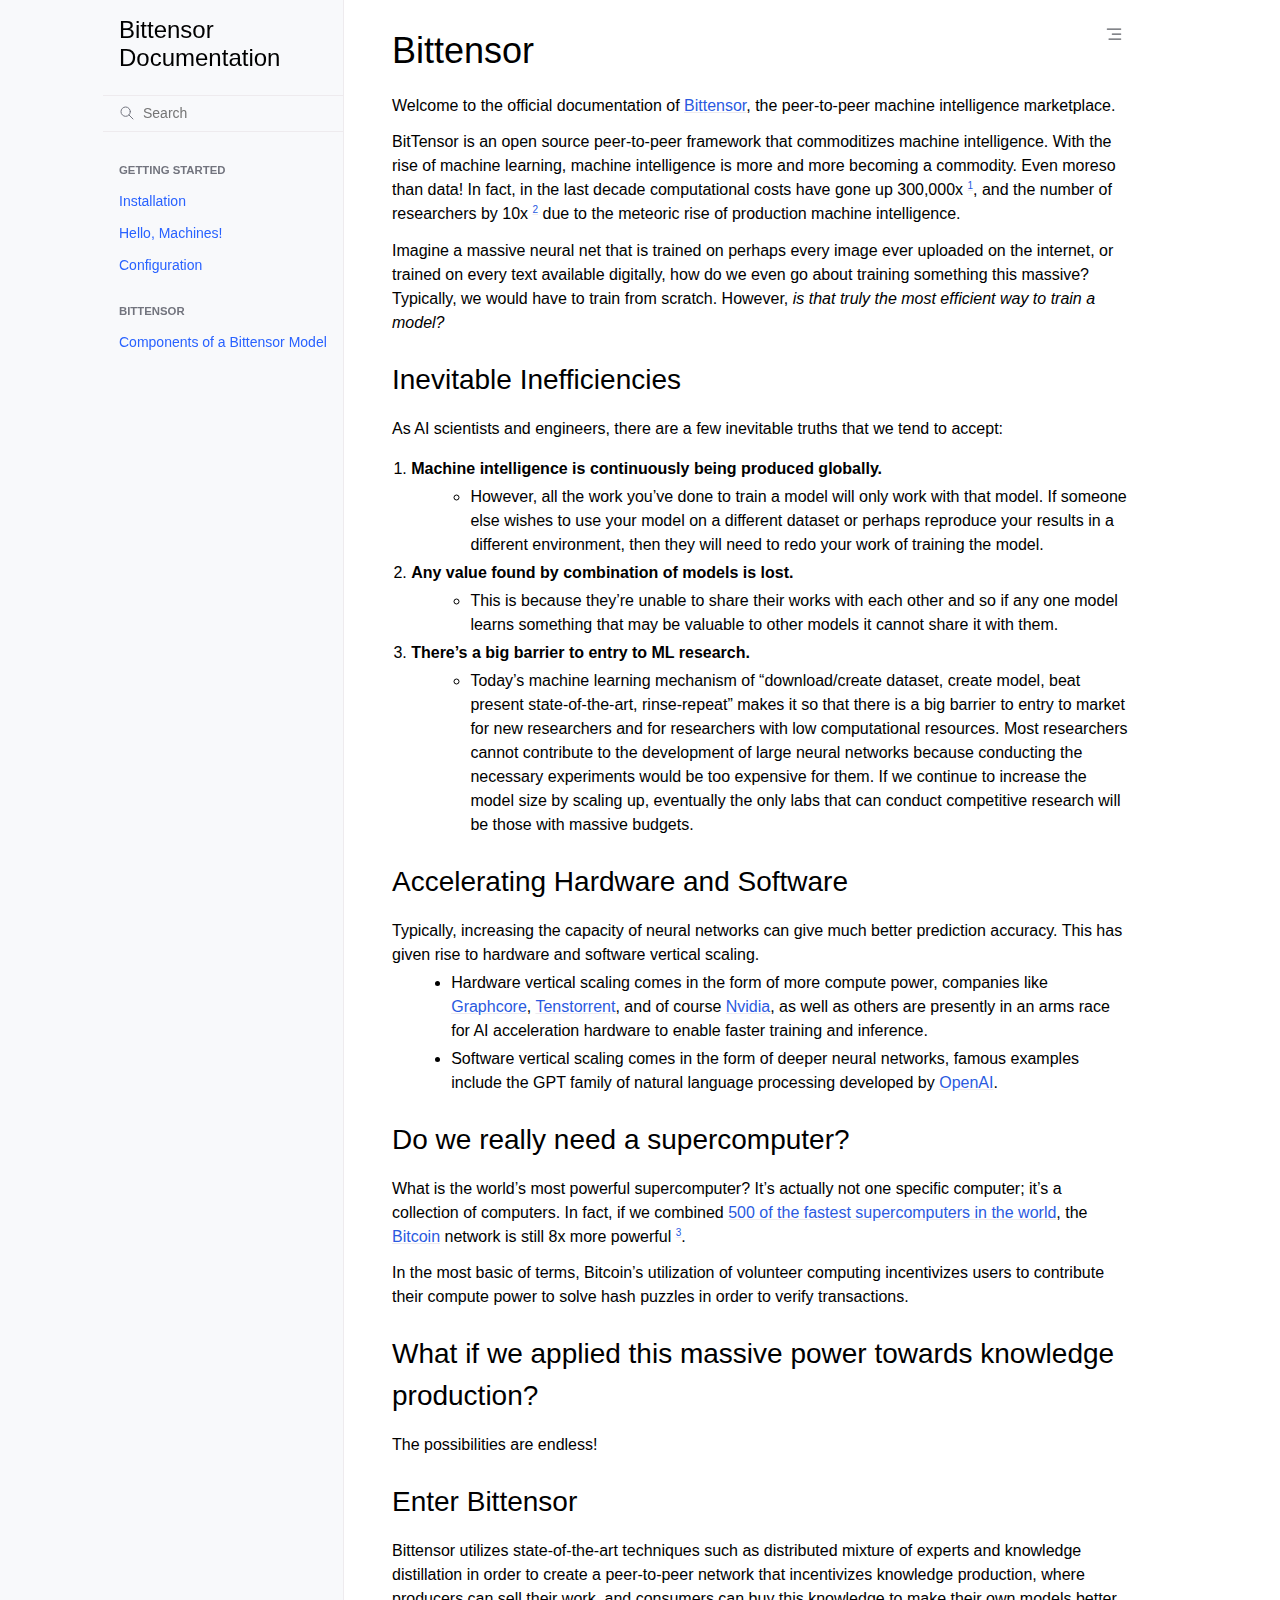
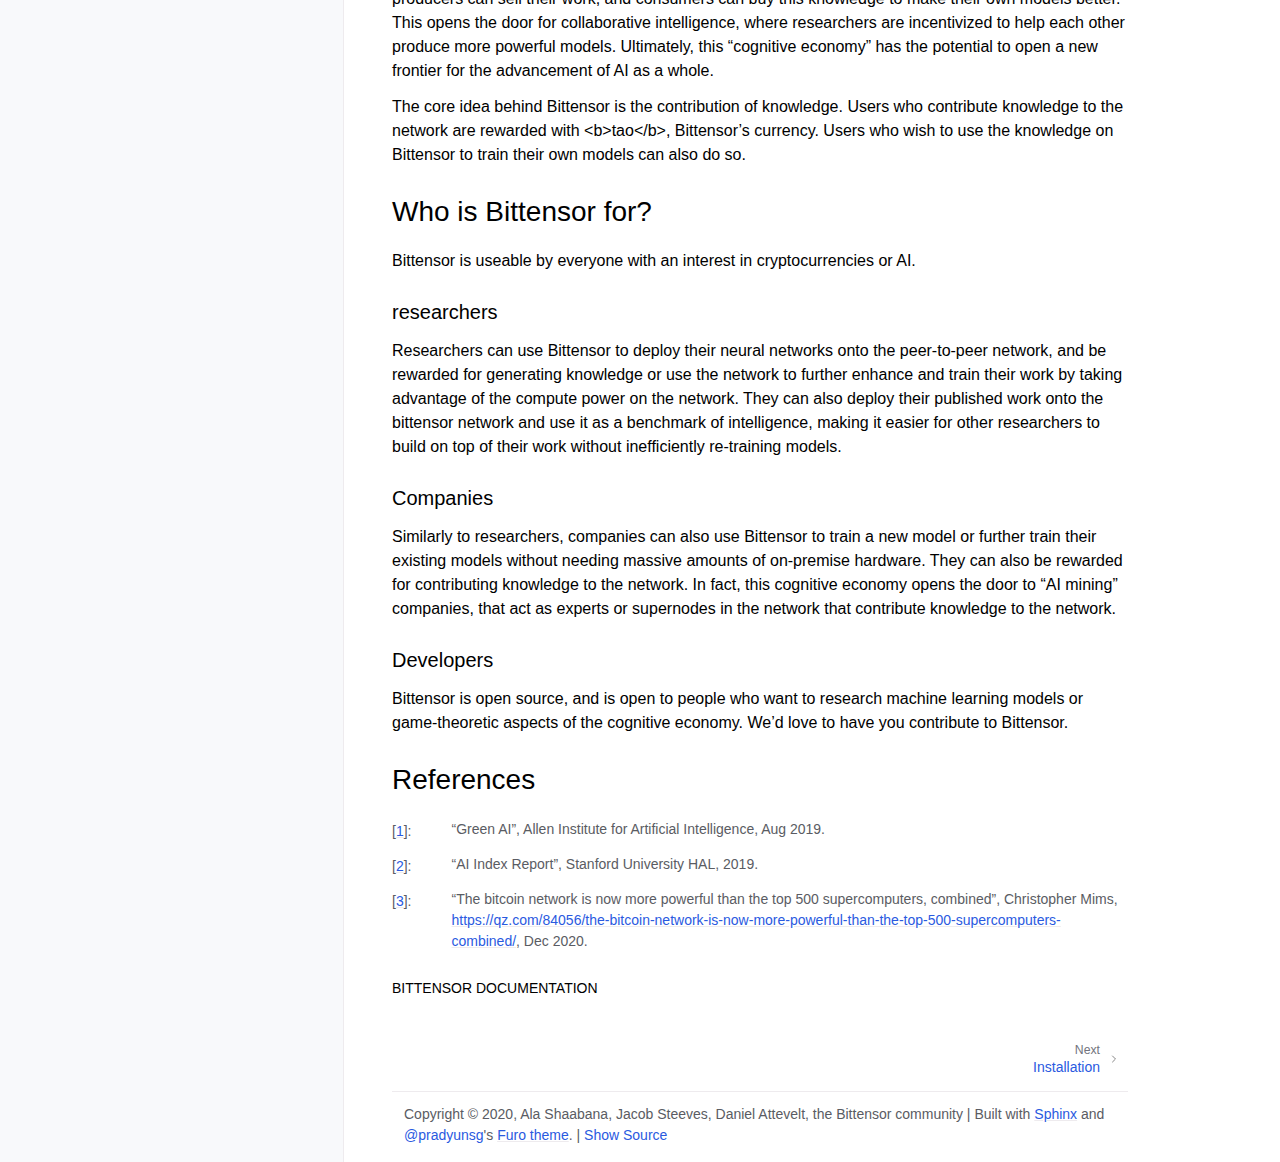
==== commit 2e3179cb: "Fixed title" ====
--- a/docs/_build/html/index.html
+++ b/docs/_build/html/index.html
@@ -4,7 +4,7 @@
     <meta name="viewport" content="width=device-width,initial-scale=1"/><link rel="index" title="Index" href="genindex.html" /><link rel="search" title="Search" href="search.html" /><link rel="next" title="Installation" href="getting-started/getting_started.html" />
 
     <meta name="generator" content="sphinx-3.4.3, furo 2020.12.30.beta24"/>
-        <title>Home - Bittensor 1 documentation</title>
+        <title>Home - Bittensor Documentation</title>
       <link rel="stylesheet" href="_static/styles/furo.css?digest=33d2fc4f3f180ec1ffc6524e273e21d7d58cbe49">
     <link rel="stylesheet" href="_static/pygments.css">
     <link media="(prefers-color-scheme: dark)" rel="stylesheet" href="_static/pygments_dark.css">
@@ -90,7 +90,7 @@
       </label>
     </div>
     <div class="header-center">
-      <a href="#"><div class="brand">Bittensor 1 documentation</div></a>
+      <a href="#"><div class="brand">Bittensor Documentation</div></a>
     </div>
     <div class="header-right">
       <label class="toc-overlay-icon toc-header-icon" for="__toc">
@@ -104,7 +104,7 @@
       <div class="sidebar-sticky"><a class="sidebar-brand" href="#">
   
   
-  <span class="sidebar-brand-text">Bittensor 1 documentation</span>
+  <span class="sidebar-brand-text">Bittensor Documentation</span>
   
 </a><form class="sidebar-search-container" method="get" action="search.html">
   <input class="sidebar-search" placeholder=Search name="q">
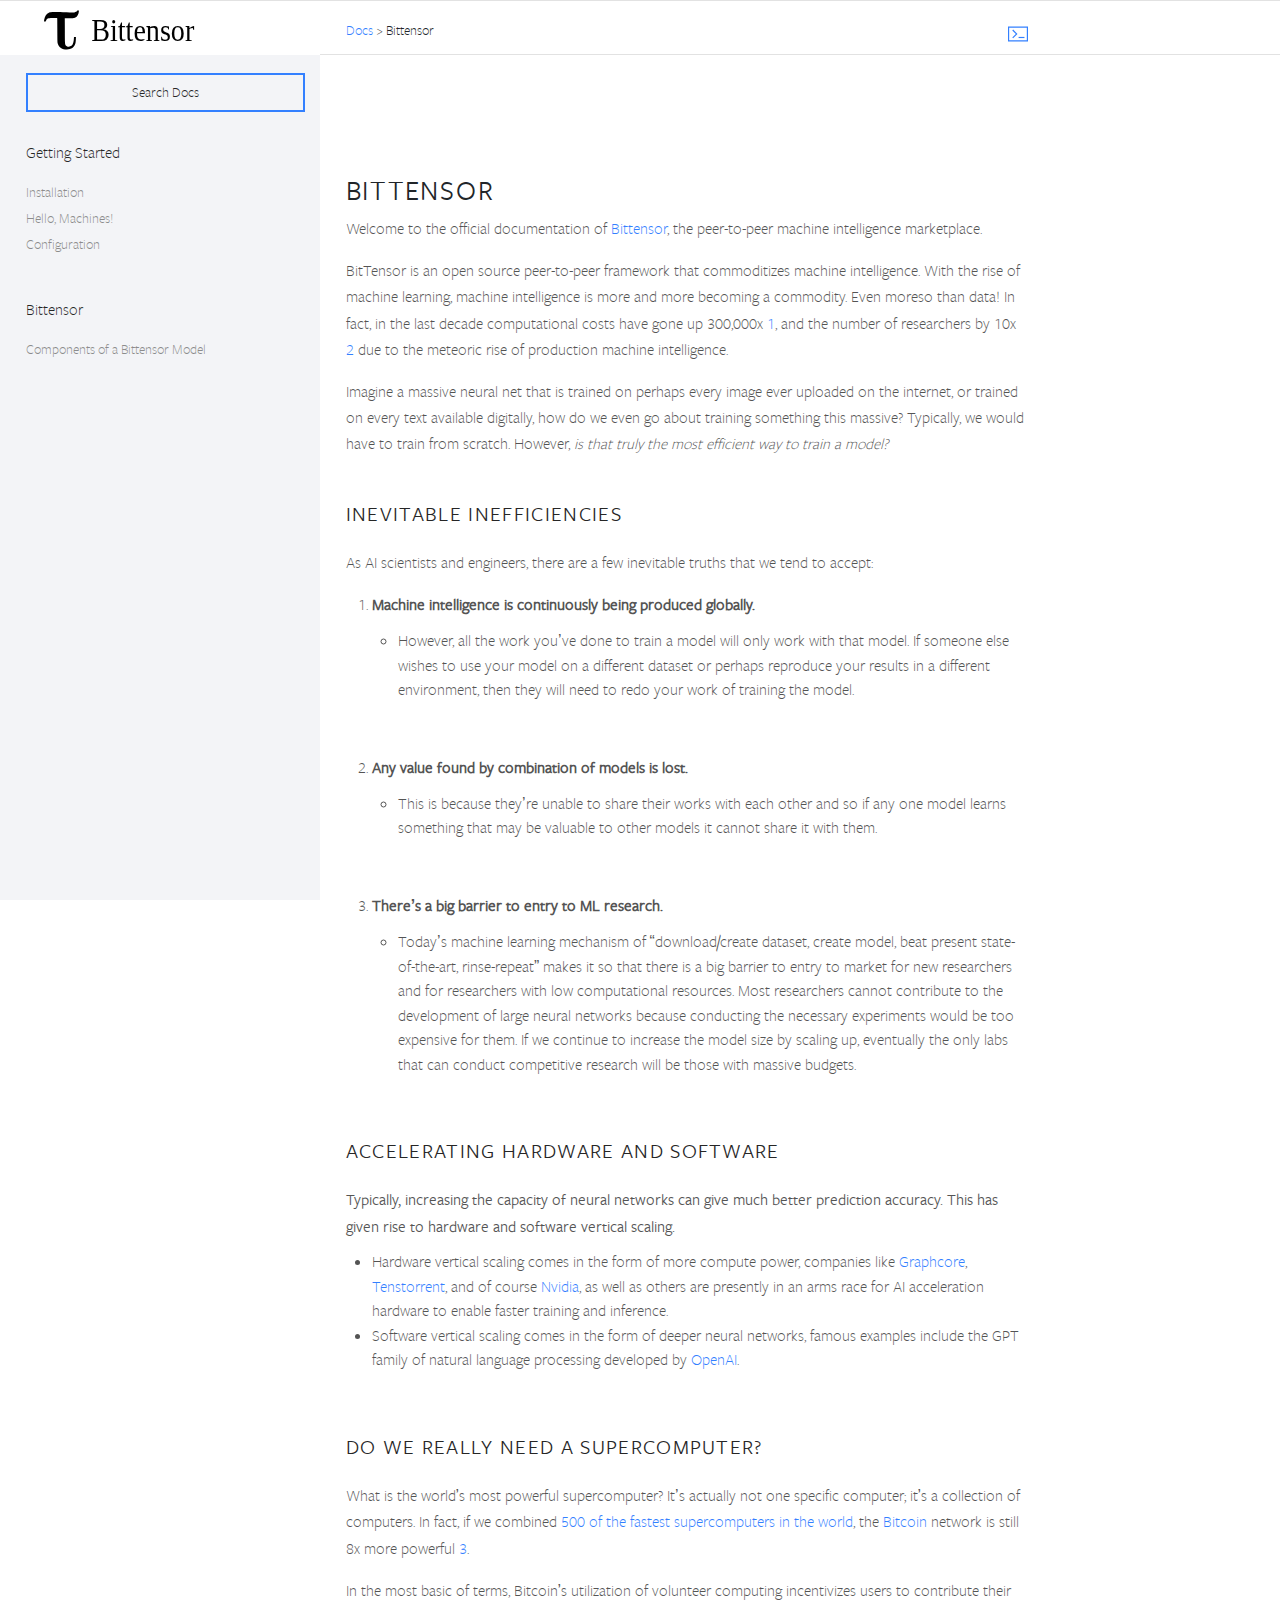
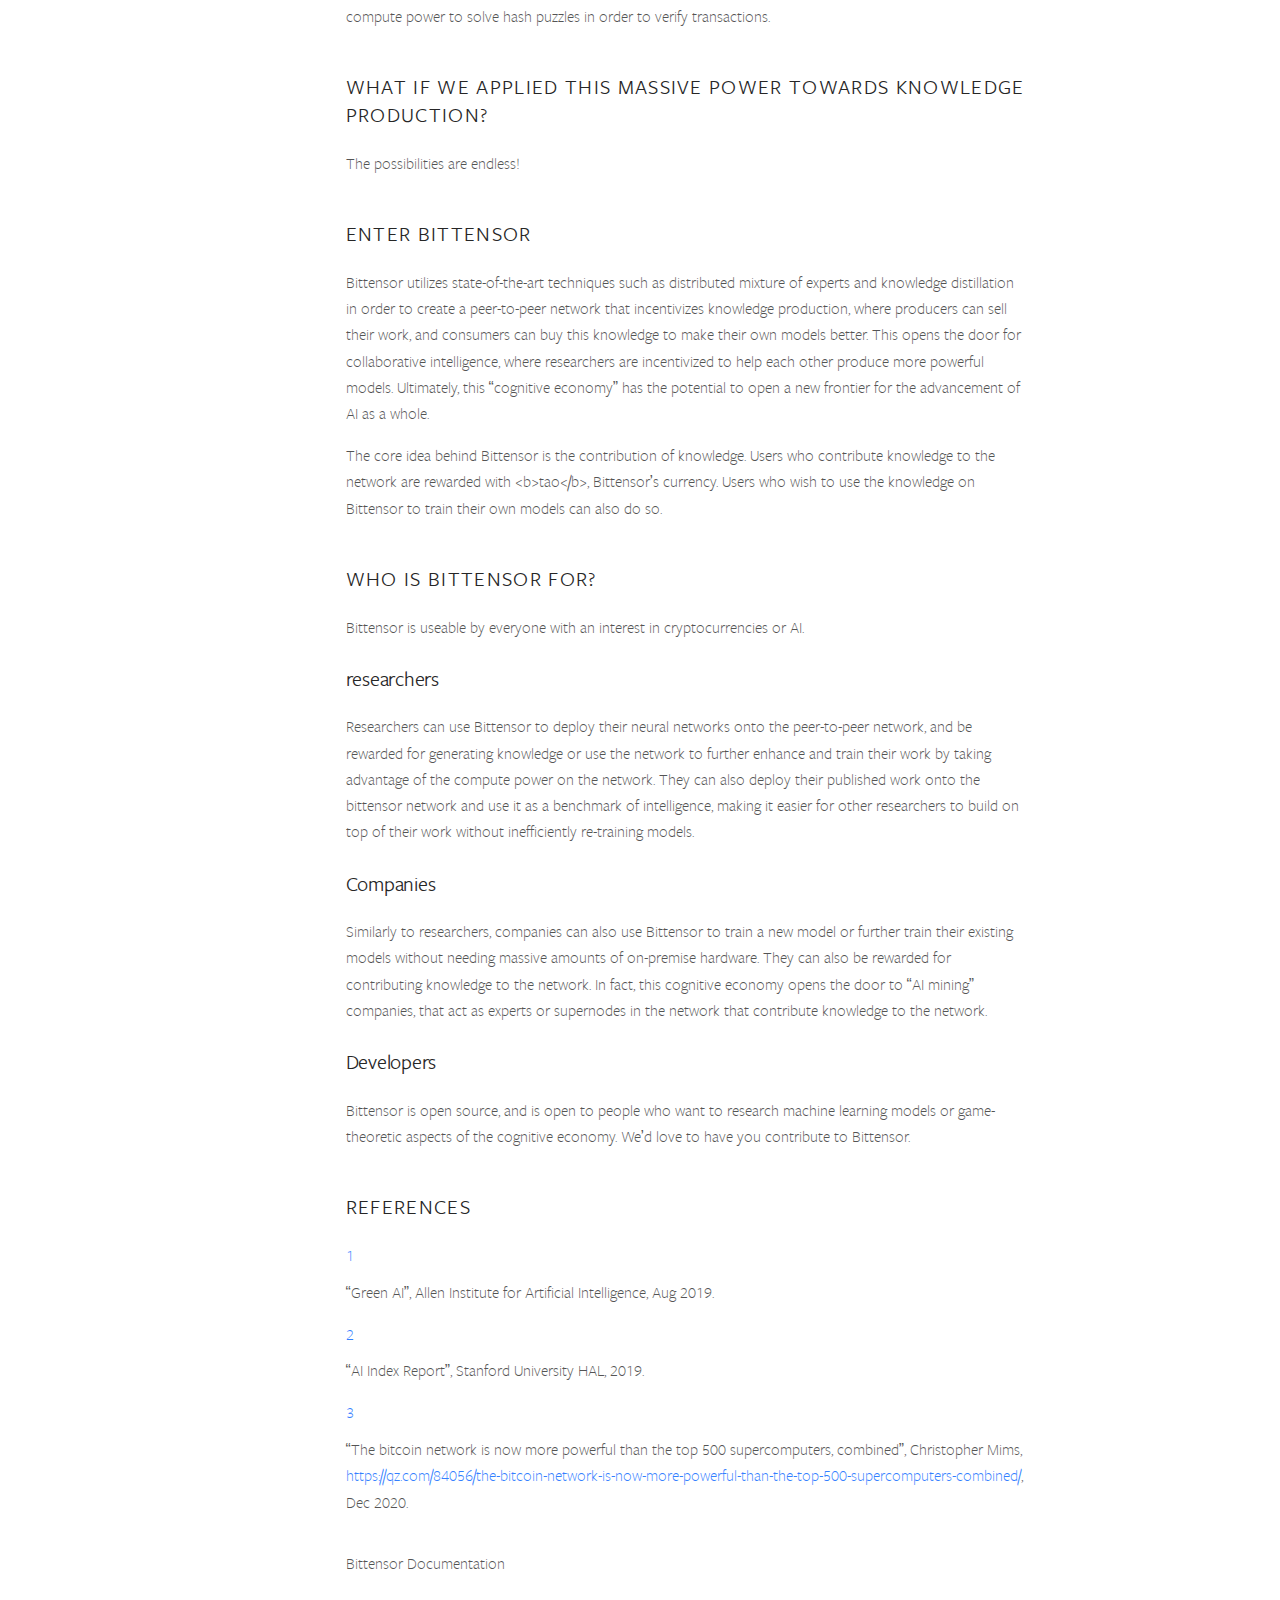
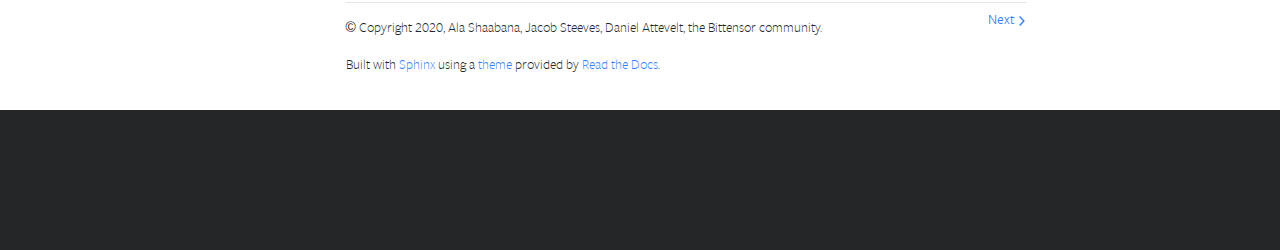
==== commit 81b5e275: "Custom theme" ====
--- a/docs/_build/html/index.html
+++ b/docs/_build/html/index.html
@@ -1,117 +1,99 @@
-<!doctype html>
-<html class="no-js">
-  <head><meta charset="utf-8"/>
-    <meta name="viewport" content="width=device-width,initial-scale=1"/><link rel="index" title="Index" href="genindex.html" /><link rel="search" title="Search" href="search.html" /><link rel="next" title="Installation" href="getting-started/getting_started.html" />
-
-    <meta name="generator" content="sphinx-3.4.3, furo 2020.12.30.beta24"/>
-        <title>Home - Bittensor Documentation</title>
-      <link rel="stylesheet" href="_static/styles/furo.css?digest=33d2fc4f3f180ec1ffc6524e273e21d7d58cbe49">
-    <link rel="stylesheet" href="_static/pygments.css">
-    <link media="(prefers-color-scheme: dark)" rel="stylesheet" href="_static/pygments_dark.css">
-    
-
-
-<style>
-  :root {
-    --color-code-background: #eeffcc;
-  --color-code-foreground: black;
-  
-  }
-  @media (prefers-color-scheme: dark) {
-    :root {
-      --color-code-background: #202020;
-  --color-code-foreground: #d0d0d0;
-  
-    }
-  }
-
-  /* For allowing end-user-specific overrides */
-  .override-light {
-    --color-code-background: #eeffcc;
-  --color-code-foreground: black;
-  
-  }
-  .override-dark {
-    --color-code-background: #202020;
-  --color-code-foreground: #d0d0d0;
-  
-  }
-</style><link rel="stylesheet" href="_static/styles/furo-extensions.css?digest=26485485040e7aaf717c13fd0188a5ad2c2deb60">
-    <script id="documentation_options" data-url_root="./" src="_static/documentation_options.js"></script>
-    <script defer="defer" src="_static/jquery.js"></script>
-    <script defer="defer" src="_static/underscore.js"></script>
-    <script defer="defer" src="_static/doctools.js"></script>
-    <script defer src="_static/scripts/main.js?digest=e931d09b2a40c1bb82b542effe772014573baf67"></script></head>
-  <body dir="">
-    
-<svg xmlns="http://www.w3.org/2000/svg" style="display: none;">
-  <symbol id="svg-toc" viewBox="0 0 24 24">
-    <title>Contents</title>
-    <svg xmlns="http://www.w3.org/2000/svg" width="24" height="24" viewBox="0 0 24 24" fill="none"
-      stroke-width="1.5" stroke="currentColor" stroke-linecap="round" stroke-linejoin="round">
-      <path stroke="none" d="M0 0h24v24H0z"/>
-      <line x1="4" y1="6" x2="20" y2="6" />
-      <line x1="10" y1="12" x2="20" y2="12" />
-      <line x1="6" y1="18" x2="20" y2="18" />
-    </svg>
-  </symbol>
-  <symbol id="svg-menu" viewBox="0 0 24 24">
-    <title>Menu</title>
-    <svg xmlns="http://www.w3.org/2000/svg" width="24" height="24" viewBox="0 0 24 24" fill="none"
-      stroke="currentColor" stroke-width="2" stroke-linecap="round" stroke-linejoin="round"
-      class="feather feather-menu">
-      <line x1="3" y1="12" x2="21" y2="12"></line>
-      <line x1="3" y1="6" x2="21" y2="6"></line>
-      <line x1="3" y1="18" x2="21" y2="18"></line>
-    </svg>
-  </symbol>
-  <symbol id="svg-arrow-right" viewBox="0 0 24 24">
-    <title>Expand</title>
-    <svg xmlns="http://www.w3.org/2000/svg" width="24" height="24" viewBox="0 0 24 24" fill="none"
-      stroke="currentColor" stroke-width="2" stroke-linecap="round" stroke-linejoin="round"
-      class="feather feather-chevron-right">
-      <polyline points="9 18 15 12 9 6"></polyline>
-    </svg>
-  </symbol>
-</svg>
-
-<input type="checkbox" class="sidebar-toggle" name="__navigation" id="__navigation">
-<input type="checkbox" class="sidebar-toggle" name="__toc" id="__toc">
-<label class="overlay sidebar-overlay" for="__navigation"></label>
-<label class="overlay toc-overlay" for="__toc"></label>
-
-
-
-<div class="page">
-  <header class="mobile-header">
-    <div class="header-left">
-      <label class="nav-overlay-icon" for="__navigation">
-        <i class="icon"><svg><use href="#svg-menu"></use></svg></i>
-      </label>
+
+
+
+<!DOCTYPE html>
+<!--[if IE 8]><html class="no-js lt-ie9" lang="en" > <![endif]-->
+<!--[if gt IE 8]><!--> <html class="no-js" lang="en" > <!--<![endif]-->
+<head>
+  <meta charset="utf-8">
+  
+  <meta name="viewport" content="width=device-width, initial-scale=1.0">
+  
+  <title>Bittensor &mdash; Bittensor Documentation</title>
+  
+
+  
+  
+  
+  
+
+  
+
+  
+  
+    
+
+  
+
+  <link rel="stylesheet" href="_static/css/theme.css" type="text/css" />
+  <!-- <link rel="stylesheet" href="_static/pygments.css" type="text/css" /> -->
+    <link rel="index" title="Index" href="genindex.html" />
+    <link rel="search" title="Search" href="search.html" />
+    <link rel="next" title="Installation" href="getting-started/getting_started.html" /> 
+
+  
+  <script src="_static/js/modernizr.min.js"></script>
+</head>
+
+<div class="container-fluid header-holder tutorials-header" id="header-holder">
+  <div class="container">
+    <div class="header-container">
+      <a class="header-logo" href="https://bittensor.com" aria-label="Bittensor"></a>
+
+      <a class="main-menu-open-button" href="#" data-behavior="open-mobile-menu"></a>
     </div>
-    <div class="header-center">
-      <a href="#"><div class="brand">Bittensor Documentation</div></a>
+
+  </div>
+</div>
+
+
+<body class="pytorch-body">
+
+   
+  <div>
+
+    
+
+    <div class="table-of-contents-link-wrapper">
+      <span>Table of Contents</span>
+      <a href="#" class="toggle-table-of-contents" data-behavior="toggle-table-of-contents"></a>
     </div>
-    <div class="header-right">
-      <label class="toc-overlay-icon toc-header-icon" for="__toc">
-        <i class="icon"><svg><use href="#svg-toc"></use></svg></i>
-      </label>
-    </div>
-  </header>
-  <aside class="sidebar-drawer">
-    <div class="sidebar-container">
-      
-      <div class="sidebar-sticky"><a class="sidebar-brand" href="#">
-  
-  
-  <span class="sidebar-brand-text">Bittensor Documentation</span>
-  
-</a><form class="sidebar-search-container" method="get" action="search.html">
-  <input class="sidebar-search" placeholder=Search name="q">
-  <input type="hidden" name="check_keywords" value="yes">
-  <input type="hidden" name="area" value="default">
-</form><div class="sidebar-scroll"><div class="sidebar-tree">
-  <p class="caption"><span class="caption-text">Getting Started</span></p>
+
+    <nav data-toggle="wy-nav-shift" class="pytorch-left-menu" id="pytorch-left-menu">
+      <div class="pytorch-side-scroll">
+        <div class="pytorch-menu pytorch-menu-vertical" data-spy="affix" role="navigation" aria-label="main navigation">
+          <div class="pytorch-left-menu-search">
+            
+
+            
+              
+              
+            
+
+            
+
+
+  
+
+
+<div role="search">
+  <form id="rtd-search-form" class="wy-form" action="search.html" method="get">
+    <input type="text" name="q" placeholder="Search Docs" />
+    <input type="hidden" name="check_keywords" value="yes" />
+    <input type="hidden" name="area" value="default" />
+  </form>
+</div>
+
+            
+          </div>
+
+          
+            
+            
+              
+            
+            
+              <p class="caption"><span class="caption-text">Getting Started</span></p>
 <ul>
 <li class="toctree-l1"><a class="reference internal" href="getting-started/getting_started.html">Installation</a></li>
 <li class="toctree-l1"><a class="reference internal" href="getting-started/hello_world.html">Hello, Machines!</a></li>
@@ -122,19 +104,76 @@
 <li class="toctree-l1"><a class="reference internal" href="bittensor/model_components.html">Components of a Bittensor Model</a></li>
 </ul>
 
-</div>
-</div>
+            
+          
+        </div>
       </div>
-      
-    </div>
-  </aside>
-  <main class="main">
-    <div class="content">
-      <article role="main">
-        <label class="toc-overlay-icon toc-content-icon" for="__toc">
-          <i class="icon"><svg><use href="#svg-toc"></use></svg></i>
-        </label>
-        <div class="section" id="bittensor">
+    </nav>
+
+    <div class="pytorch-container">
+
+      <section data-toggle="wy-nav-shift" class="pytorch-content-wrap">
+        <div class="pytorch-page-level-bar" id="pytorch-page-level-bar">
+          <div class="pytorch-breadcrumbs-wrapper">
+            
+
+
+
+
+
+
+
+
+
+
+
+
+
+
+
+<div role="navigation" aria-label="breadcrumbs navigation">
+
+  <ul class="pytorch-breadcrumbs">
+    
+      <li>
+        <a href="#">
+          
+            Docs
+          
+        </a> &gt;
+      </li>
+
+        
+      <li>Bittensor</li>
+    
+    
+      <li class="pytorch-breadcrumbs-aside">
+        
+            
+            <a href="_sources/index.rst.txt" rel="nofollow"><img src="_static/images/view-page-source-icon.svg"></a>
+          
+        
+      </li>
+    
+  </ul>
+
+  
+</div>
+          </div>
+
+          <div class="pytorch-shortcuts-wrapper" id="pytorch-shortcuts-wrapper">
+            Shortcuts
+          </div>
+        </div>
+
+        <div class="pytorch-content-left">
+          
+          <div class="rst-content">
+          
+            <div role="main" class="main-content" itemscope="itemscope" itemtype="http://schema.org/Article">
+             <article itemprop="articleBody" class="pytorch-article">
+              
+  <div class="section" id="bittensor">
 <h1>Bittensor<a class="headerlink" href="#bittensor" title="Permalink to this headline">¶</a></h1>
 <p>Welcome to the official documentation of <a class="reference external" href="https://github.com/opentensor/bittensor">Bittensor</a>, the peer-to-peer machine intelligence marketplace.</p>
 <p>BitTensor is an open source peer-to-peer framework that commoditizes machine intelligence. With the rise of machine learning,
@@ -231,50 +270,39 @@
 </div>
 </div>
 
-      </article>
-      <footer>
-        
-        <div class="related-pages">
-          <a class="next-page" href="getting-started/getting_started.html">
-              <div class="page-info">
-                <div class="context">
-                  <span>Next</span>
-                </div>
-                <div class="title">Installation</div>
-              </div>
-              <svg><use href="#svg-arrow-right"></use></svg>
-            </a>
-          
-        </div>
-
-        <div class="related-information">
-              Copyright &#169; 2020, Ala Shaabana, Jacob Steeves, Daniel Attevelt, the Bittensor community
-            |
-            Built with <a href="https://www.sphinx-doc.org/">Sphinx</a>
-              and
-              <a class="muted-link" href="https://pradyunsg.me">@pradyunsg</a>'s
-              <a href="https://github.com/pradyunsg/furo">Furo theme</a>.
-            |
-            <a class="muted-link" href="_sources/index.rst.txt"
-               rel="nofollow">
-              Show Source
-            </a>
-        </div>
-        
-      </footer>
-    </div>
-    <aside class="toc-drawer">
+
+             </article>
+             
+            </div>
+            <footer>
+  
+    <div class="rst-footer-buttons" role="navigation" aria-label="footer navigation">
+      
+        <a href="getting-started/getting_started.html" class="btn btn-neutral float-right" title="Installation" accesskey="n" rel="next">Next <img src="_static/images/chevron-right-orange.svg" class="next-page"></a>
       
       
-      <div class="toc-sticky toc-scroll">
-        <div class="toc-title-container">
-          <span class="toc-title">
-            Contents
-          </span>
+    </div>
+  
+
+  <hr/>
+
+  <div role="contentinfo">
+    <p>
+        &copy; Copyright 2020, Ala Shaabana, Jacob Steeves, Daniel Attevelt, the Bittensor community.
+
+    </p>
+  </div>
+  Built with <a href="http://sphinx-doc.org/">Sphinx</a> using a <a href="https://github.com/rtfd/sphinx_rtd_theme">theme</a> provided by <a href="https://readthedocs.org">Read the Docs</a>. 
+
+</footer>
+
+          </div>
         </div>
-        <div class="toc-tree-container">
-          <div class="toc-tree">
-            <ul>
+
+        <div class="pytorch-content-right" id="pytorch-content-right">
+          <div class="pytorch-right-menu" id="pytorch-right-menu">
+            <div class="pytorch-side-scroll" id="pytorch-side-scroll-right">
+              <ul>
 <li><a class="reference internal" href="#">Bittensor</a><ul>
 <li><a class="reference internal" href="#inevitable-inefficiencies">Inevitable Inefficiencies</a></li>
 <li><a class="reference internal" href="#accelerating-hardware-and-software">Accelerating Hardware and Software</a></li>
@@ -294,13 +322,86 @@
 </li>
 </ul>
 
+            </div>
           </div>
         </div>
+      </section>
+    </div>
+  </div>
+  
+
+
+  
+
+    <script type="text/javascript">
+        var DOCUMENTATION_OPTIONS = {
+            URL_ROOT:'./',
+            VERSION:'1',
+            LANGUAGE:'None',
+            COLLAPSE_INDEX:false,
+            FILE_SUFFIX:'.html',
+            HAS_SOURCE:  true,
+            SOURCELINK_SUFFIX: '.txt'
+        };
+    </script>
+      <script type="text/javascript" src="_static/jquery.js"></script>
+      <script type="text/javascript" src="_static/underscore.js"></script>
+      <script type="text/javascript" src="_static/doctools.js"></script>
+
+  
+
+  <script type="text/javascript" src="_static/js/vendor/popper.min.js"></script>
+  <script type="text/javascript" src="_static/js/vendor/bootstrap.min.js"></script>
+  <script type="text/javascript" src="_static/js/theme.js"></script>
+
+  <script type="text/javascript">
+      jQuery(function () {
+          SphinxRtdTheme.Navigation.enable(true);
+      });
+  </script> 
+
+  <!-- Begin Footer -->
+
+  <div class="container-fluid docs-tutorials-resources" id="docs-tutorials-resources">
+    
+  </div>
+
+  <!-- End Footer -->
+
+  <!-- Begin Mobile Menu -->
+
+  <div class="mobile-main-menu">
+    <div class="container-fluid">
+      <div class="container">
+        <div class="mobile-main-menu-header-container">
+          <a class="header-logo" href="https://bittensor.com" aria-label="PyTorch"></a>
+          <a class="main-menu-close-button" href="#" data-behavior="close-mobile-menu"></a>
+        </div>
       </div>
-      
-      
-    </aside>
-  </main>
-</div>
-  </body>
+    </div>
+
+    
+  </div>
+
+  <!-- End Mobile Menu -->
+
+  <script type="text/javascript" src="_static/js/vendor/anchor.min.js"></script>
+
+  <script type="text/javascript">
+    mobileMenu.bind();
+    mobileTOC.bind();
+    pytorchAnchors.bind();
+
+    $(window).on("load", function() {
+      sideMenus.bind();
+      scrollToAnchor.bind();
+      highlightNavigation.bind();
+    })
+
+    // Add class to links that have code blocks, since we cannot create links in code blocks
+    $("article.pytorch-article a span.pre").each(function(e) {
+      $(this).closest("a").addClass("has-code");
+    });
+  </script>
+</body>
 </html>